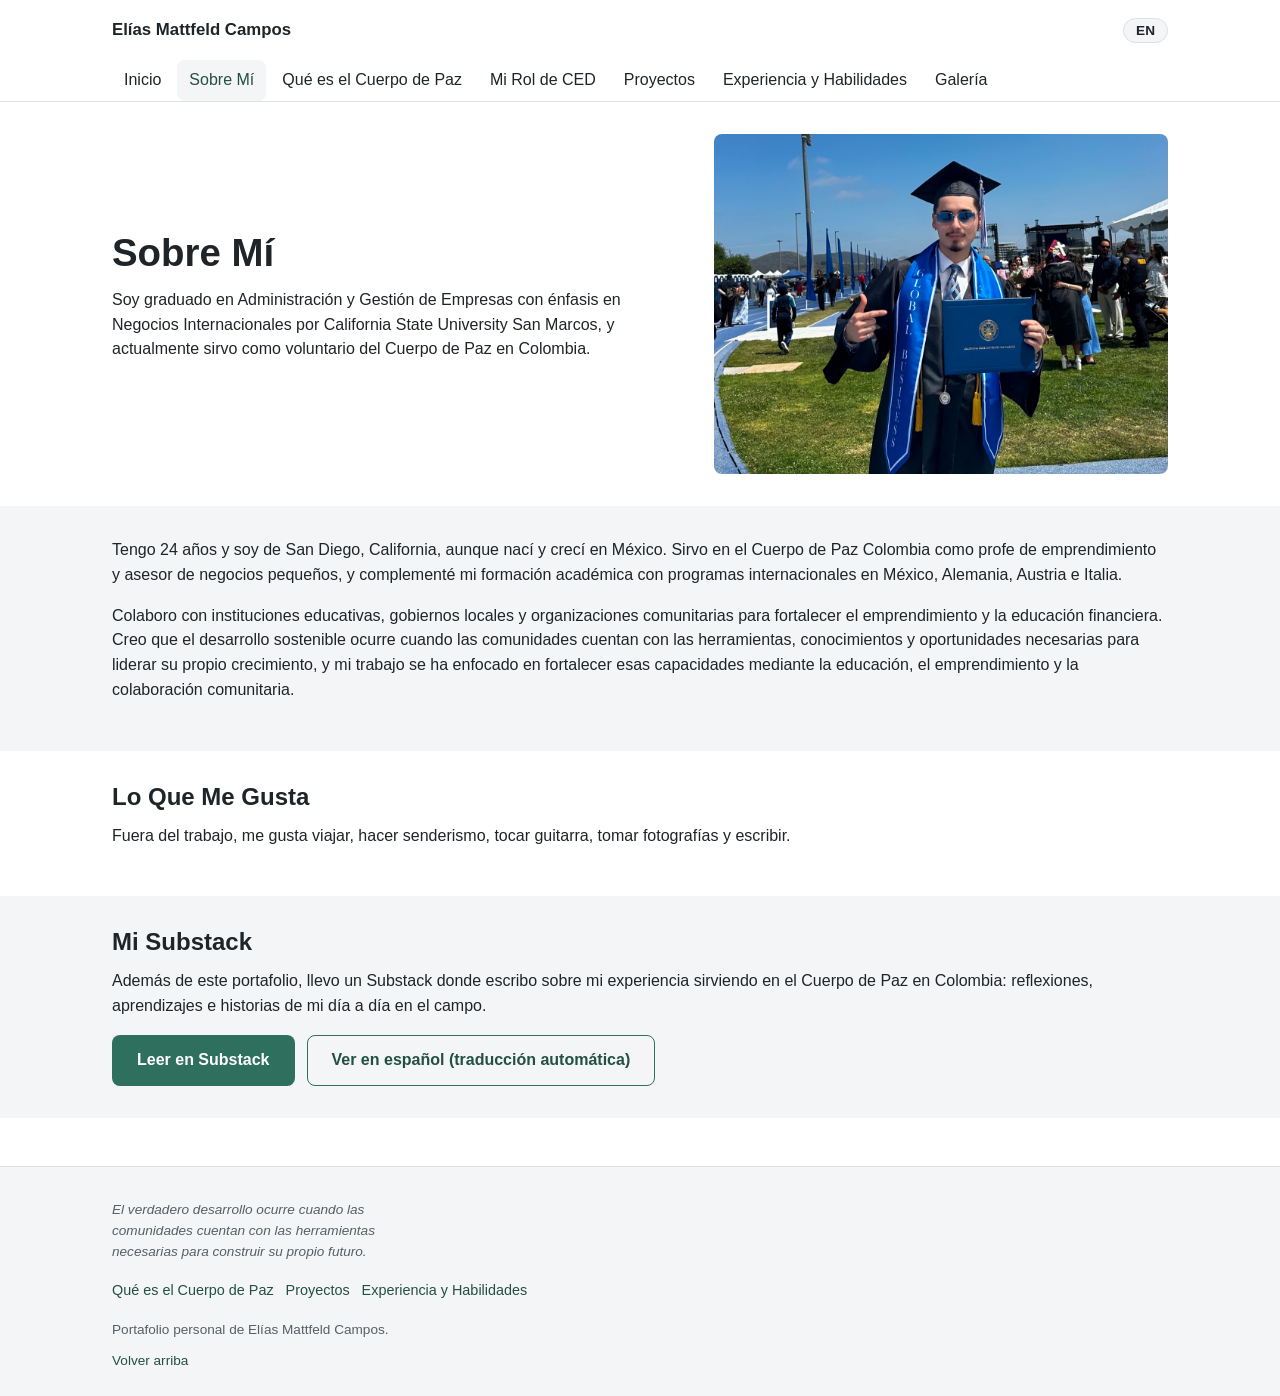
==== about.html @ ee0bc92c "Change Lo Que Me Gusta from a badge list to a short paragraph" ====
<!DOCTYPE html>
<html lang="es">
<head>
<meta charset="UTF-8" />
<meta name="viewport" content="width=device-width, initial-scale=1.0" />
<title data-i18n="meta.about.title">Sobre Mí | Elías Mattfeld Campos</title>
<meta name="description" data-i18n-attr="content:meta.about.description" content="Conoce mi trayectoria educativa, profesional e internacional." />
<meta property="og:title" data-i18n-attr="content:meta.about.title" content="Sobre Mí | Elías Mattfeld Campos" />
<meta property="og:description" data-i18n-attr="content:meta.about.description" content="Conoce mi trayectoria educativa, profesional e internacional." />
<meta property="og:type" content="website" />
<link rel="stylesheet" href="assets/css/styles.css" />
</head>
<body id="top">
<a class="skip-link" href="#main-content">Saltar al contenido principal / Skip to main content</a>

<header class="site-header">
  <div class="container header-inner">
    <a href="index.html" class="site-title">Elías Mattfeld Campos</a>
    <div class="nav-controls">
      <button class="lang-toggle" type="button">EN</button>
      <button class="nav-toggle" type="button" aria-expanded="false" aria-controls="main-nav" aria-label="Abrir menú / Open menu">
        <svg viewBox="0 0 24 24" fill="none" stroke="currentColor" stroke-width="2" aria-hidden="true"><line x1="3" y1="6" x2="21" y2="6"/><line x1="3" y1="12" x2="21" y2="12"/><line x1="3" y1="18" x2="21" y2="18"/></svg>
      </button>
    </div>
  </div>
  <nav class="main-nav" id="main-nav" aria-label="Principal">
    <div class="container">
      <ul>
        <li><a href="index.html" data-i18n="nav.home">Inicio</a></li>
        <li><a href="about.html" data-i18n="nav.about">Sobre Mí</a></li>
        <li><a href="peace-corps.html" data-i18n="nav.peaceCorps">Qué es el Cuerpo de Paz</a></li>
        <li><a href="ced-role.html" data-i18n="nav.cedRole">Mi Rol de CED</a></li>
        <li><a href="projects.html" data-i18n="nav.projects">Proyectos</a></li>
        <li><a href="experience.html" data-i18n="nav.experience">Experiencia y Habilidades</a></li>
        <li><a href="gallery.html" data-i18n="nav.gallery">Galería</a></li>
      </ul>
    </div>
  </nav>
</header>

<main id="main-content">
  <section>
    <div class="container hero-grid">
      <div>
        <h1 data-i18n="about.heading">Sobre Mí</h1>
        <p data-i18n="about.intro">[AÑADIR: introducción personal.]</p>
      </div>
      <img class="hero-photo" src="assets/images/graduation.jpg" data-i18n-attr="alt:about.portraitAlt" alt="Retrato de Elías Mattfeld Campos" loading="lazy" />
    </div>
  </section>

  <section class="section-alt">
    <div class="container">
      <div id="about-bio"></div>
    </div>
  </section>

  <section>
    <div class="container">
      <h2 data-i18n="about.interestsTitle">Lo Que Me Gusta</h2>
      <p id="about-interests"></p>
    </div>
  </section>

  <section class="section-alt">
    <div class="container">
      <h2 data-i18n="about.substackTitle">Mi Substack</h2>
      <p id="about-substack-text"></p>
      <div class="btn-group">
        <a class="btn btn-primary" href="https://elimattcamp.substack.com/" target="_blank" rel="noopener noreferrer" data-i18n="about.substackLinkLabel">Leer en Substack</a>
        <a class="btn btn-secondary" href="https://translate.google.com/translate?sl=en&tl=es&u=https://elimattcamp.substack.com/" target="_blank" rel="noopener noreferrer" data-i18n="about.substackTranslatedLabel">Ver en español (traducción automática)</a>
      </div>
    </div>
  </section>
</main>

<footer class="site-footer">
  <div class="container">
    <p class="footer-tagline" data-i18n="footer.tagline">El verdadero desarrollo ocurre cuando las comunidades cuentan con las herramientas necesarias para construir su propio futuro.</p>
    <ul class="footer-links">
      <li><a href="peace-corps.html" data-i18n="nav.peaceCorps">Qué es el Cuerpo de Paz</a></li>
      <li><a href="projects.html" data-i18n="nav.projects">Proyectos</a></li>
      <li><a href="experience.html" data-i18n="nav.experience">Experiencia y Habilidades</a></li>
    </ul>
    <p data-i18n="footer.rights">Portafolio personal de Elías Mattfeld Campos.</p>
    <a class="back-to-top" href="#top" data-i18n="footer.backToTop">Volver arriba</a>
  </div>
</footer>

<script src="assets/js/i18n.js"></script>
<script src="assets/js/main.js"></script>
<script>
  function renderAbout(dict) {
    const bio = document.getElementById("about-bio");
    if (bio && dict.about.bio) {
      bio.innerHTML = dict.about.bio.map((p) => `<p>${p}</p>`).join("");
    }
    const interests = document.getElementById("about-interests");
    if (interests && dict.about.interestsText) {
      interests.textContent = dict.about.interestsText;
    }
    const substackText = document.getElementById("about-substack-text");
    if (substackText && dict.about.substackText) {
      substackText.textContent = dict.about.substackText;
    }
  }
  document.addEventListener("i18n:rendered", (e) => renderAbout(e.detail.dict));
</script>
</body>
</html>
---- assets/css/styles.css ----
/* =========================================================
   Elías Mattfeld Campos — Portfolio
   Mobile-first stylesheet. Breakpoints: 375 (base), 768, 1280.
   ========================================================= */

:root {
  --color-bg: #ffffff;
  --color-surface: #f4f5f6;
  --color-border: #dde1e4;
  --color-text: #1f2428;
  --color-text-muted: #565f66;
  --color-accent: #2f6f5e;
  --color-accent-dark: #244f43;
  --color-accent-contrast: #ffffff;
  --color-focus: #1d5ea8;

  --font-body: -apple-system, BlinkMacSystemFont, "Segoe UI", Roboto, Helvetica, Arial, sans-serif;
  --font-heading: var(--font-body);

  --space-1: 0.25rem;
  --space-2: 0.5rem;
  --space-3: 0.75rem;
  --space-4: 1rem;
  --space-5: 1.5rem;
  --space-6: 2rem;
  --space-7: 3rem;
  --space-8: 4rem;

  --radius: 8px;
  --max-width: 1120px;
  --header-height: 60px;
}

/* Reset */
*, *::before, *::after { box-sizing: border-box; }
html { -webkit-text-size-adjust: 100%; scroll-behavior: smooth; }
body {
  margin: 0;
  font-family: var(--font-body);
  color: var(--color-text);
  background: var(--color-bg);
  line-height: 1.55;
  font-size: 1rem;
}
img { max-width: 100%; height: auto; display: block; }
h1, h2, h3, h4 { font-family: var(--font-heading); line-height: 1.2; margin: 0 0 var(--space-3); font-weight: 700; }
h1 { font-size: 1.9rem; }
h2 { font-size: 1.5rem; }
h3 { font-size: 1.2rem; }
p { margin: 0 0 var(--space-4); }
a { color: var(--color-accent-dark); }
ul, ol { padding-left: 1.25rem; }
button { font-family: inherit; }

a:focus-visible,
button:focus-visible,
input:focus-visible,
select:focus-visible,
[tabindex]:focus-visible {
  outline: 3px solid var(--color-focus);
  outline-offset: 2px;
}

.container {
  width: 100%;
  max-width: var(--max-width);
  margin: 0 auto;
  padding: 0 var(--space-4);
}

.skip-link {
  position: absolute;
  left: -9999px;
  top: 0;
  background: var(--color-accent-dark);
  color: #fff;
  padding: var(--space-3) var(--space-4);
  z-index: 200;
  border-radius: 0 0 var(--radius) 0;
}
.skip-link:focus {
  left: 0;
}

/* =========================
   Header / Navigation
   ========================= */
.site-header {
  position: sticky;
  top: 0;
  z-index: 100;
  background: var(--color-bg);
  border-bottom: 1px solid var(--color-border);
}
.header-inner {
  display: flex;
  align-items: center;
  justify-content: space-between;
  min-height: var(--header-height);
  gap: var(--space-3);
}
.site-title {
  font-weight: 700;
  font-size: 1.05rem;
  text-decoration: none;
  color: var(--color-text);
}
.site-title:hover { color: var(--color-accent-dark); }

.nav-controls {
  display: flex;
  align-items: center;
  gap: var(--space-2);
}

.lang-toggle {
  border: 1px solid var(--color-border);
  background: var(--color-surface);
  color: var(--color-text);
  border-radius: 999px;
  padding: var(--space-1) var(--space-3);
  font-size: 0.85rem;
  font-weight: 600;
  cursor: pointer;
}
.lang-toggle:hover { background: var(--color-border); }

.nav-toggle {
  display: inline-flex;
  align-items: center;
  justify-content: center;
  width: 44px;
  height: 44px;
  background: none;
  border: 1px solid var(--color-border);
  border-radius: var(--radius);
  cursor: pointer;
}
.nav-toggle svg { width: 22px; height: 22px; }

.main-nav {
  display: none;
  border-top: 1px solid var(--color-border);
}
.main-nav.is-open { display: block; }
.main-nav ul {
  list-style: none;
  margin: 0;
  padding: var(--space-3) 0;
  display: flex;
  flex-direction: column;
}
.main-nav a {
  display: block;
  padding: var(--space-3) var(--space-4);
  text-decoration: none;
  color: var(--color-text);
  font-weight: 500;
  border-radius: var(--radius);
}
.main-nav a:hover,
.main-nav a[aria-current="page"] {
  background: var(--color-surface);
  color: var(--color-accent-dark);
}

@media (min-width: 768px) {
  .nav-toggle { display: none; }
  .main-nav {
    display: block;
    border-top: none;
  }
  .main-nav ul {
    flex-direction: row;
    padding: 0;
    gap: var(--space-1);
  }
  .main-nav a { padding: var(--space-2) var(--space-3); }
  .header-inner { padding: 0; }
}

/* =========================
   Buttons
   ========================= */
.btn {
  display: inline-flex;
  align-items: center;
  justify-content: center;
  gap: var(--space-2);
  padding: var(--space-3) var(--space-5);
  border-radius: var(--radius);
  text-decoration: none;
  font-weight: 600;
  border: 1px solid transparent;
  cursor: pointer;
  font-size: 1rem;
  min-height: 44px;
}
.btn-primary {
  background: var(--color-accent);
  color: var(--color-accent-contrast);
}
.btn-primary:hover { background: var(--color-accent-dark); }
.btn-secondary {
  background: transparent;
  color: var(--color-accent-dark);
  border-color: var(--color-accent);
}
.btn-secondary:hover { background: var(--color-surface); }
.btn-group {
  display: flex;
  flex-wrap: wrap;
  gap: var(--space-3);
}

/* =========================
   Hero
   ========================= */
.hero {
  padding: var(--space-7) 0 var(--space-6);
}
.hero-photo {
  width: 100%;
  border-radius: var(--radius);
  margin-bottom: var(--space-5);
  aspect-ratio: 4 / 3;
  object-fit: cover;
  background: var(--color-surface);
}
.hero-eyebrow {
  text-transform: uppercase;
  letter-spacing: 0.06em;
  font-size: 0.8rem;
  color: var(--color-accent-dark);
  font-weight: 700;
  margin-bottom: var(--space-2);
}
.hero-headline {
  font-size: 1.35rem;
  color: var(--color-text-muted);
  font-weight: 500;
  margin-bottom: var(--space-4);
}

@media (min-width: 768px) {
  .hero-grid {
    display: grid;
    grid-template-columns: 1.1fr 0.9fr;
    gap: var(--space-7);
    align-items: center;
  }
  .hero-photo { margin-bottom: 0; }
  h1 { font-size: 2.4rem; }
}

/* =========================
   Sections
   ========================= */
section {
  padding: var(--space-6) 0;
}
.section-alt {
  background: var(--color-surface);
}
.section-header {
  margin-bottom: var(--space-5);
}
.section-header p {
  color: var(--color-text-muted);
  margin-bottom: 0;
}

/* Card grids */
.card-grid {
  display: grid;
  grid-template-columns: 1fr;
  gap: var(--space-5);
}
@media (min-width: 600px) {
  .card-grid.cols-2 { grid-template-columns: repeat(2, 1fr); }
}
@media (min-width: 900px) {
  .card-grid.cols-3 { grid-template-columns: repeat(3, 1fr); }
  .card-grid.cols-4 { grid-template-columns: repeat(4, 1fr); }
}

.card {
  background: var(--color-bg);
  border: 1px solid var(--color-border);
  border-radius: var(--radius);
  overflow: hidden;
  display: flex;
  flex-direction: column;
}
.card-image {
  width: 100%;
  aspect-ratio: 16 / 10;
  object-fit: cover;
  background: var(--color-surface);
}
.card-body {
  padding: var(--space-4);
  display: flex;
  flex-direction: column;
  gap: var(--space-2);
  flex: 1;
}
.card-body h3 { margin-bottom: 0; }
.card-meta {
  display: flex;
  flex-wrap: wrap;
  gap: var(--space-2);
  font-size: 0.82rem;
  color: var(--color-text-muted);
}
.card-body p { margin-bottom: var(--space-2); flex: 1; }
.card-body .card-meta { flex: none; }

.badge {
  display: inline-block;
  background: var(--color-surface);
  border: 1px solid var(--color-border);
  color: var(--color-text-muted);
  font-size: 0.75rem;
  font-weight: 600;
  padding: 2px 10px;
  border-radius: 999px;
}
.badge-accent {
  background: var(--color-accent);
  color: var(--color-accent-contrast);
  border-color: var(--color-accent);
}

/* What I Do / icon grid */
.icon-card {
  padding: var(--space-4);
  border: 1px solid var(--color-border);
  border-radius: var(--radius);
  background: var(--color-bg);
}
.icon-card h3 { font-size: 1.05rem; }
.icon-card p { margin-bottom: 0; color: var(--color-text-muted); font-size: 0.95rem; }

/* Stats */
.stats-grid {
  display: grid;
  grid-template-columns: repeat(2, 1fr);
  gap: var(--space-4);
}
@media (min-width: 768px) {
  .stats-grid { grid-template-columns: repeat(4, 1fr); }
}
.stat {
  text-align: center;
  padding: var(--space-4);
  border: 1px dashed var(--color-border);
  border-radius: var(--radius);
}
.stat-value {
  display: block;
  font-size: 1.1rem;
  font-weight: 700;
  color: var(--color-accent-dark);
  margin-bottom: var(--space-1);
}
.stat-label {
  font-size: 0.85rem;
  color: var(--color-text-muted);
}
.stats-note {
  font-size: 0.85rem;
  color: var(--color-text-muted);
  margin-top: var(--space-3);
  font-style: italic;
}

/* =========================
   Steps / process cards (Peace Corps practice)
   ========================= */
.step-list {
  display: grid;
  gap: var(--space-4);
  list-style: none;
  padding: 0;
  margin: 0;
  counter-reset: step;
}
.step-item {
  display: grid;
  grid-template-columns: 40px 1fr;
  gap: var(--space-3);
  padding: var(--space-4);
  border: 1px solid var(--color-border);
  border-radius: var(--radius);
  background: var(--color-bg);
}
.step-number {
  counter-increment: step;
  width: 40px;
  height: 40px;
  border-radius: 50%;
  background: var(--color-accent);
  color: #fff;
  display: flex;
  align-items: center;
  justify-content: center;
  font-weight: 700;
}
.step-number::before { content: counter(step); }

/* =========================
   Timeline
   ========================= */
.timeline {
  list-style: none;
  margin: 0;
  padding: 0;
  border-left: 2px solid var(--color-border);
}
.timeline li {
  position: relative;
  padding: 0 0 var(--space-5) var(--space-5);
}
.timeline li::before {
  content: "";
  position: absolute;
  left: -7px;
  top: 4px;
  width: 12px;
  height: 12px;
  border-radius: 50%;
  background: var(--color-accent);
}
.timeline-date {
  font-size: 0.82rem;
  font-weight: 700;
  color: var(--color-accent-dark);
  text-transform: uppercase;
  letter-spacing: 0.04em;
}

/* =========================
   Disclaimer
   ========================= */
.disclaimer {
  background: var(--color-surface);
  border: 1px solid var(--color-border);
  border-left: 4px solid var(--color-accent);
  padding: var(--space-4);
  border-radius: var(--radius);
  font-size: 0.92rem;
  color: var(--color-text-muted);
}

/* =========================
   Footer
   ========================= */
.site-footer {
  border-top: 1px solid var(--color-border);
  background: var(--color-surface);
  padding: var(--space-6) 0 var(--space-5);
  margin-top: var(--space-7);
}
.site-footer p {
  font-size: 0.85rem;
  color: var(--color-text-muted);
  margin-bottom: var(--space-2);
}
.footer-tagline {
  font-size: 1.05rem;
  font-style: italic;
  color: var(--color-text);
  max-width: 42ch;
  margin-bottom: var(--space-5);
}
.footer-links {
  display: flex;
  flex-wrap: wrap;
  gap: var(--space-3);
  margin-bottom: var(--space-4);
  padding: 0;
  list-style: none;
}
.footer-links a { text-decoration: none; font-size: 0.9rem; }
.back-to-top {
  display: inline-block;
  font-size: 0.85rem;
  text-decoration: none;
}

/* =========================
   Forms / Filters (projects, gallery)
   ========================= */
.filter-bar {
  display: flex;
  flex-direction: column;
  gap: var(--space-3);
  margin-bottom: var(--space-5);
  padding: var(--space-4);
  background: var(--color-surface);
  border-radius: var(--radius);
  border: 1px solid var(--color-border);
}
.filter-field {
  display: flex;
  flex-direction: column;
  gap: var(--space-1);
}
.filter-field label {
  font-size: 0.82rem;
  font-weight: 600;
  color: var(--color-text-muted);
}
.filter-field input,
.filter-field select {
  padding: var(--space-2) var(--space-3);
  border: 1px solid var(--color-border);
  border-radius: var(--radius);
  font-size: 1rem;
  background: var(--color-bg);
  color: var(--color-text);
  min-height: 44px;
}
.filter-row {
  display: grid;
  grid-template-columns: 1fr;
  gap: var(--space-3);
}
@media (min-width: 700px) {
  .filter-row { grid-template-columns: repeat(3, 1fr); }
}
.filter-actions {
  display: flex;
  justify-content: flex-end;
}
.link-button {
  background: none;
  border: none;
  color: var(--color-accent-dark);
  text-decoration: underline;
  cursor: pointer;
  font-size: 0.9rem;
  padding: var(--space-2);
}

.empty-state {
  text-align: center;
  padding: var(--space-6);
  color: var(--color-text-muted);
}

/* =========================
   Project detail page
   ========================= */
.project-hero-image {
  width: 100%;
  border-radius: var(--radius);
  aspect-ratio: 16 / 9;
  object-fit: cover;
  background: var(--color-surface);
  margin-bottom: var(--space-5);
}
.project-meta-list {
  display: grid;
  grid-template-columns: 1fr;
  gap: var(--space-3);
  list-style: none;
  padding: 0;
  margin: 0 0 var(--space-5);
}
@media (min-width: 600px) {
  .project-meta-list { grid-template-columns: repeat(2, 1fr); }
}
.project-meta-list dt {
  font-size: 0.78rem;
  text-transform: uppercase;
  letter-spacing: 0.04em;
  color: var(--color-text-muted);
  font-weight: 700;
}
.project-meta-list dd {
  margin: 0;
  font-size: 0.95rem;
}
.project-section {
  padding: var(--space-5) 0;
  border-top: 1px solid var(--color-border);
}
.project-section:first-of-type { border-top: none; }

.doc-list {
  list-style: none;
  padding: 0;
  margin: 0;
  display: flex;
  flex-direction: column;
  gap: var(--space-2);
}
.doc-list a {
  display: flex;
  align-items: center;
  gap: var(--space-2);
  padding: var(--space-3);
  border: 1px solid var(--color-border);
  border-radius: var(--radius);
  text-decoration: none;
  color: var(--color-text);
}
.doc-list a:hover { background: var(--color-surface); }

/* =========================
   Skills
   ========================= */
.skill-group { margin-bottom: var(--space-5); }
.skill-badges {
  display: flex;
  flex-wrap: wrap;
  gap: var(--space-2);
}
.skill-badge {
  background: var(--color-surface);
  border: 1px solid var(--color-border);
  border-radius: 999px;
  padding: var(--space-1) var(--space-3);
  font-size: 0.85rem;
}

/* =========================
   Gallery
   ========================= */
.gallery-grid {
  display: grid;
  grid-template-columns: repeat(2, 1fr);
  gap: var(--space-3);
}
@media (min-width: 600px) {
  .gallery-grid { grid-template-columns: repeat(3, 1fr); }
}
@media (min-width: 900px) {
  .gallery-grid { grid-template-columns: repeat(4, 1fr); }
}
.gallery-item {
  border: none;
  padding: 0;
  background: none;
  cursor: pointer;
  border-radius: var(--radius);
  overflow: hidden;
  aspect-ratio: 1 / 1;
  position: relative;
}
.gallery-item img {
  width: 100%;
  height: 100%;
  object-fit: cover;
}
.gallery-item figcaption { display: none; }

.lightbox {
  position: fixed;
  inset: 0;
  background: rgba(20, 22, 24, 0.92);
  display: none;
  align-items: center;
  justify-content: center;
  z-index: 300;
  padding: var(--space-4);
}
.lightbox.is-open { display: flex; }
.lightbox-content {
  max-width: 900px;
  width: 100%;
  color: #fff;
}
.lightbox-content img {
  width: 100%;
  max-height: 70vh;
  object-fit: contain;
  border-radius: var(--radius);
  background: #000;
}
.lightbox-caption {
  margin-top: var(--space-3);
  font-size: 0.9rem;
  color: #e6e8ea;
}
.lightbox-controls {
  display: flex;
  justify-content: space-between;
  align-items: center;
  margin-top: var(--space-3);
}
.lightbox-controls button {
  background: rgba(255,255,255,0.12);
  border: 1px solid rgba(255,255,255,0.3);
  color: #fff;
  border-radius: var(--radius);
  padding: var(--space-2) var(--space-4);
  cursor: pointer;
  min-height: 44px;
}
.lightbox-controls button:hover { background: rgba(255,255,255,0.22); }

/* =========================
   Utility
   ========================= */
.text-muted { color: var(--color-text-muted); }
.mt-0 { margin-top: 0; }
.visually-hidden {
  position: absolute;
  width: 1px; height: 1px;
  padding: 0; margin: -1px;
  overflow: hidden;
  clip: rect(0,0,0,0);
  white-space: nowrap;
  border: 0;
}

@media (min-width: 1280px) {
  .container { padding: 0 var(--space-6); }
}

@media (prefers-color-scheme: dark) {
  :root {
    --color-bg: #16191b;
    --color-surface: #1f2427;
    --color-border: #33393d;
    --color-text: #eceff1;
    --color-text-muted: #a6adb2;
    --color-accent: #4fa78c;
    --color-accent-dark: #74c2a8;
    --color-accent-contrast: #0d1210;
    --color-focus: #6fb2f0;
  }
  .lightbox { background: rgba(0,0,0,0.96); }
}
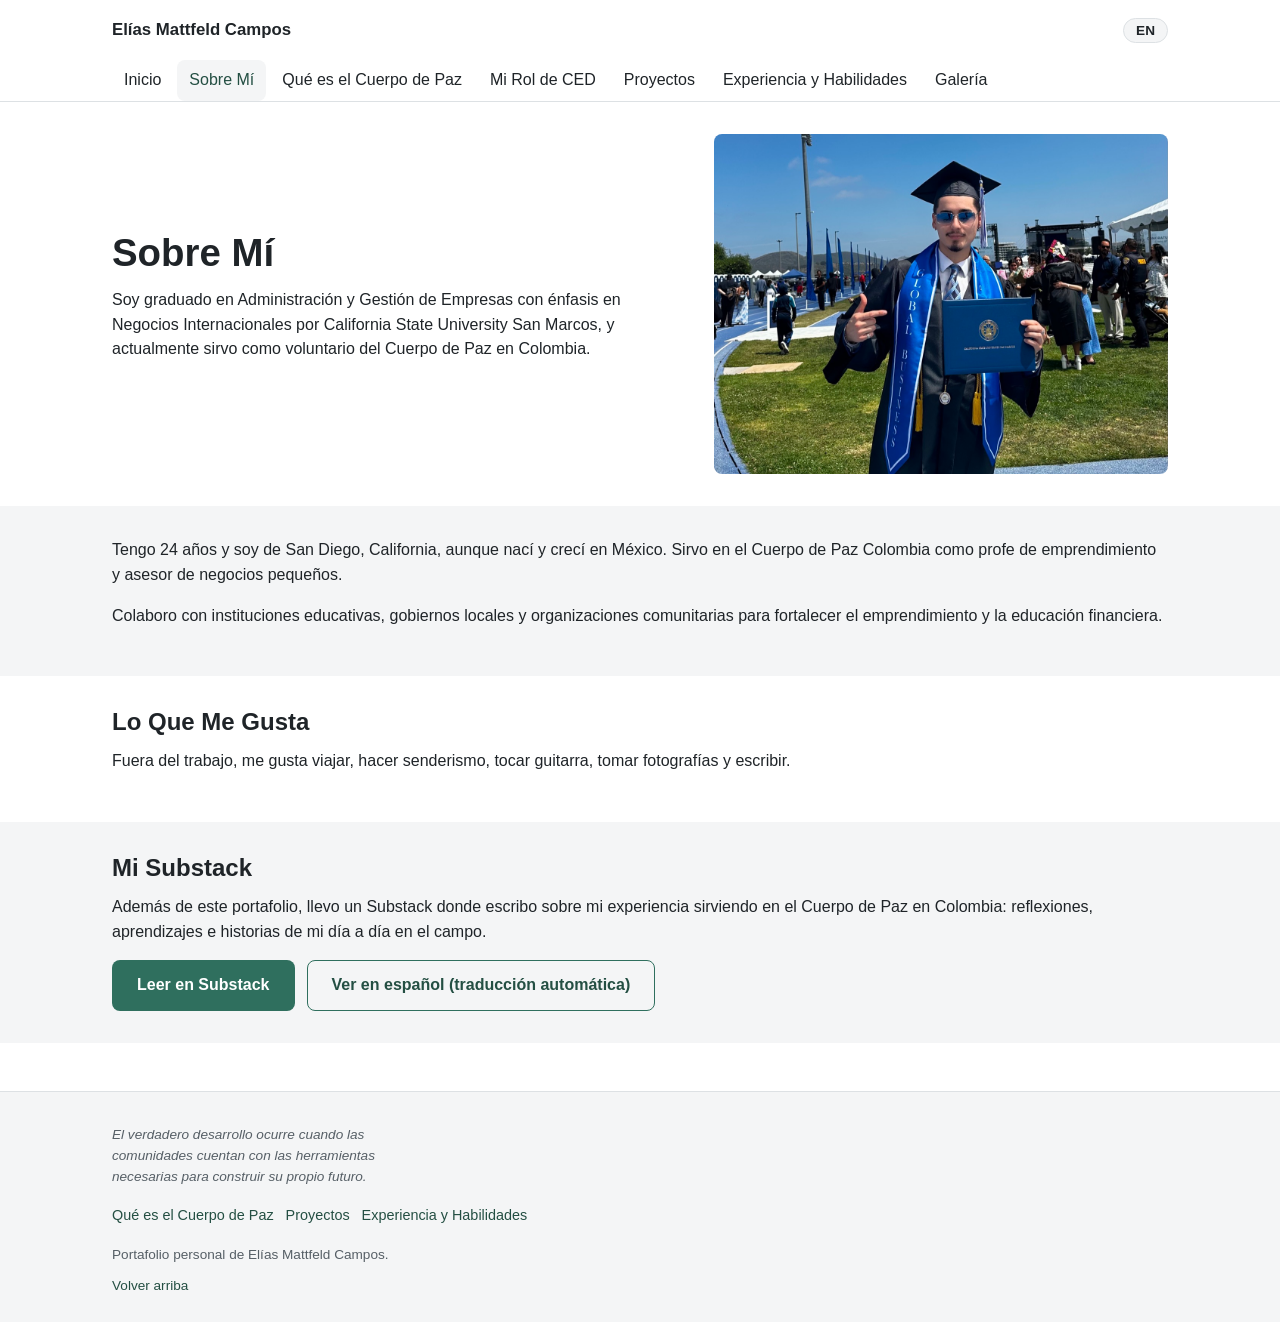
==== commit ed2b58ad: "Fill in remaining AÑADIR placeholders so the site reads as finished - Add Peace Corps sector/rural-s" ====
--- a/about.html
+++ b/about.html
@@ -43,7 +43,7 @@
     <div class="container hero-grid">
       <div>
         <h1 data-i18n="about.heading">Sobre Mí</h1>
-        <p data-i18n="about.intro">[AÑADIR: introducción personal.]</p>
+        <p data-i18n="about.intro">Soy graduado en Administración y Gestión de Empresas con énfasis en Negocios Internacionales por California State University San Marcos, y actualmente sirvo como voluntario del Cuerpo de Paz en Colombia.</p>
       </div>
       <img class="hero-photo" src="assets/images/graduation.jpg" data-i18n-attr="alt:about.portraitAlt" alt="Retrato de Elías Mattfeld Campos" loading="lazy" />
     </div>
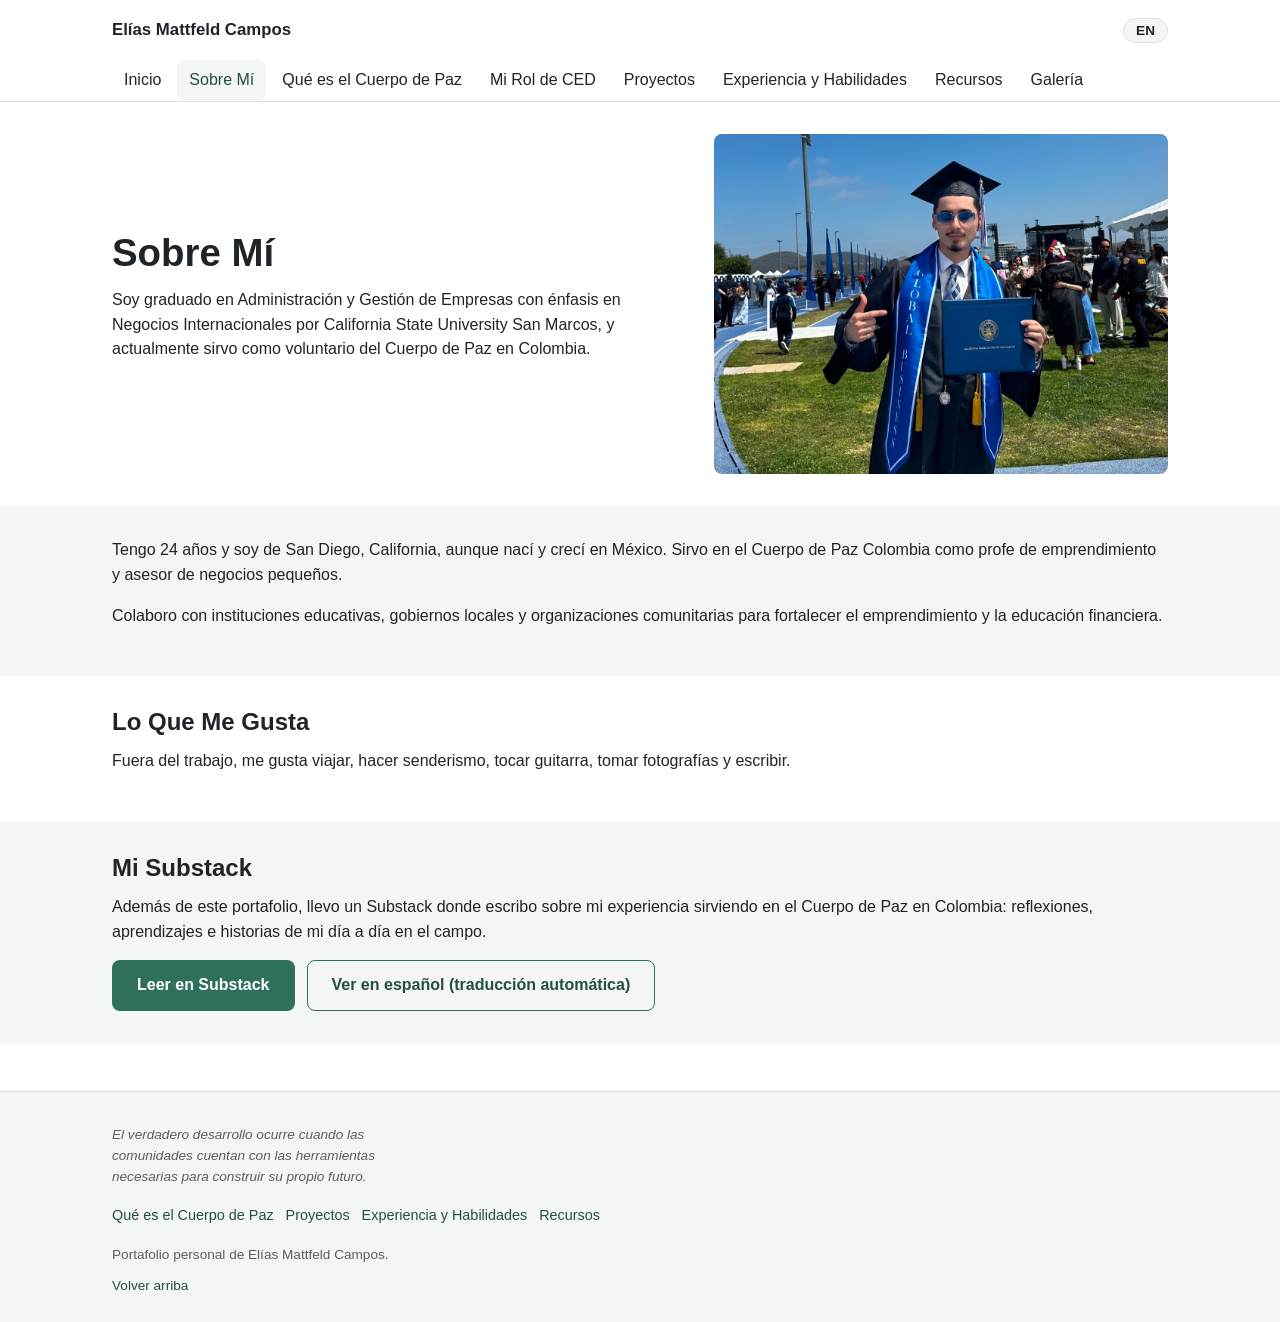
==== commit 114fd321: "Add community Resources page (Recursos) New page for the community accessing the site via the busine" ====
--- a/about.html
+++ b/about.html
@@ -32,6 +32,7 @@
         <li><a href="ced-role.html" data-i18n="nav.cedRole">Mi Rol de CED</a></li>
         <li><a href="projects.html" data-i18n="nav.projects">Proyectos</a></li>
         <li><a href="experience.html" data-i18n="nav.experience">Experiencia y Habilidades</a></li>
+        <li><a href="resources.html" data-i18n="nav.resources">Recursos</a></li>
         <li><a href="gallery.html" data-i18n="nav.gallery">Galería</a></li>
       </ul>
     </div>
@@ -81,6 +82,7 @@
       <li><a href="peace-corps.html" data-i18n="nav.peaceCorps">Qué es el Cuerpo de Paz</a></li>
       <li><a href="projects.html" data-i18n="nav.projects">Proyectos</a></li>
       <li><a href="experience.html" data-i18n="nav.experience">Experiencia y Habilidades</a></li>
+      <li><a href="resources.html" data-i18n="nav.resources">Recursos</a></li>
     </ul>
     <p data-i18n="footer.rights">Portafolio personal de Elías Mattfeld Campos.</p>
     <a class="back-to-top" href="#top" data-i18n="footer.backToTop">Volver arriba</a>
--- a/assets/css/styles.css
+++ b/assets/css/styles.css
@@ -657,6 +657,17 @@
 }
 .gallery-item figcaption { display: none; }
 
+/* =========================
+   Resource links
+   ========================= */
+.resource-links {
+  display: flex;
+  flex-direction: column;
+  gap: var(--space-3);
+  margin-top: var(--space-2);
+}
+.resource-links li { list-style: none; }
+
 .lightbox {
   position: fixed;
   inset: 0;
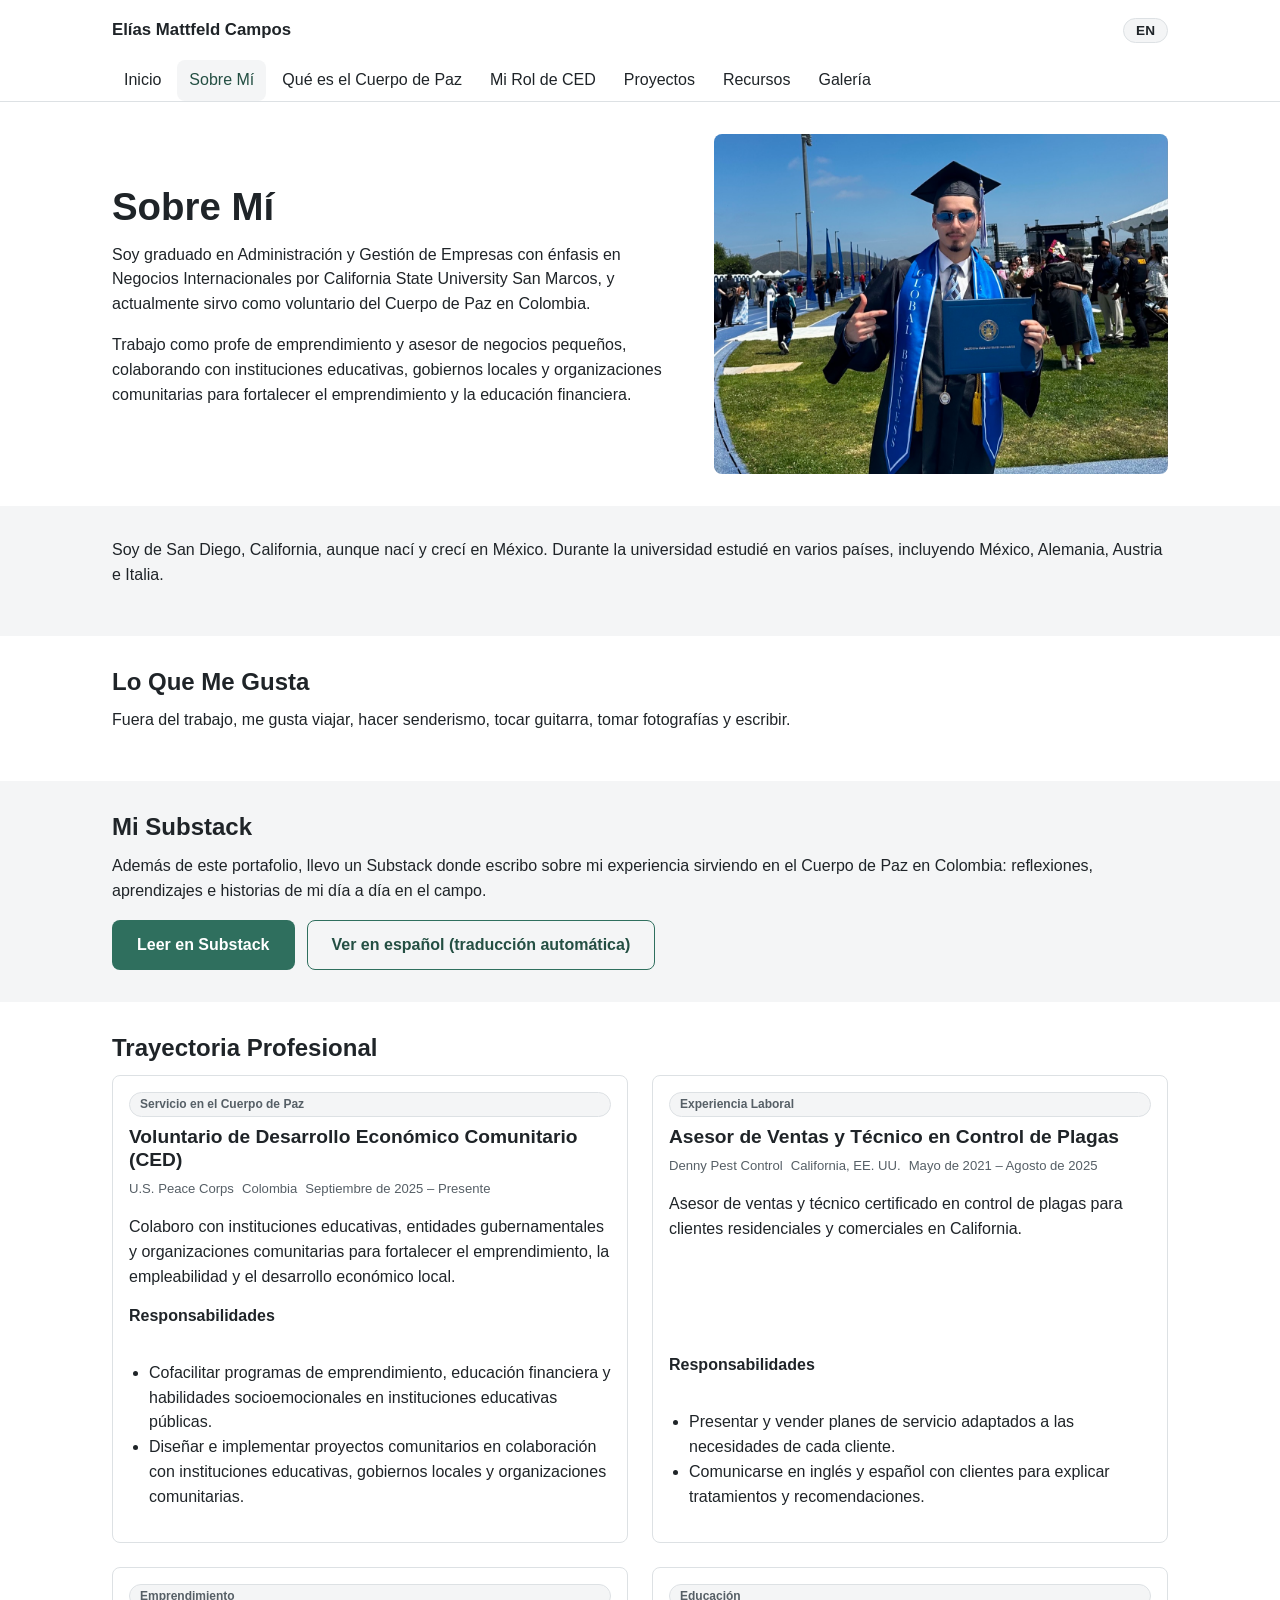
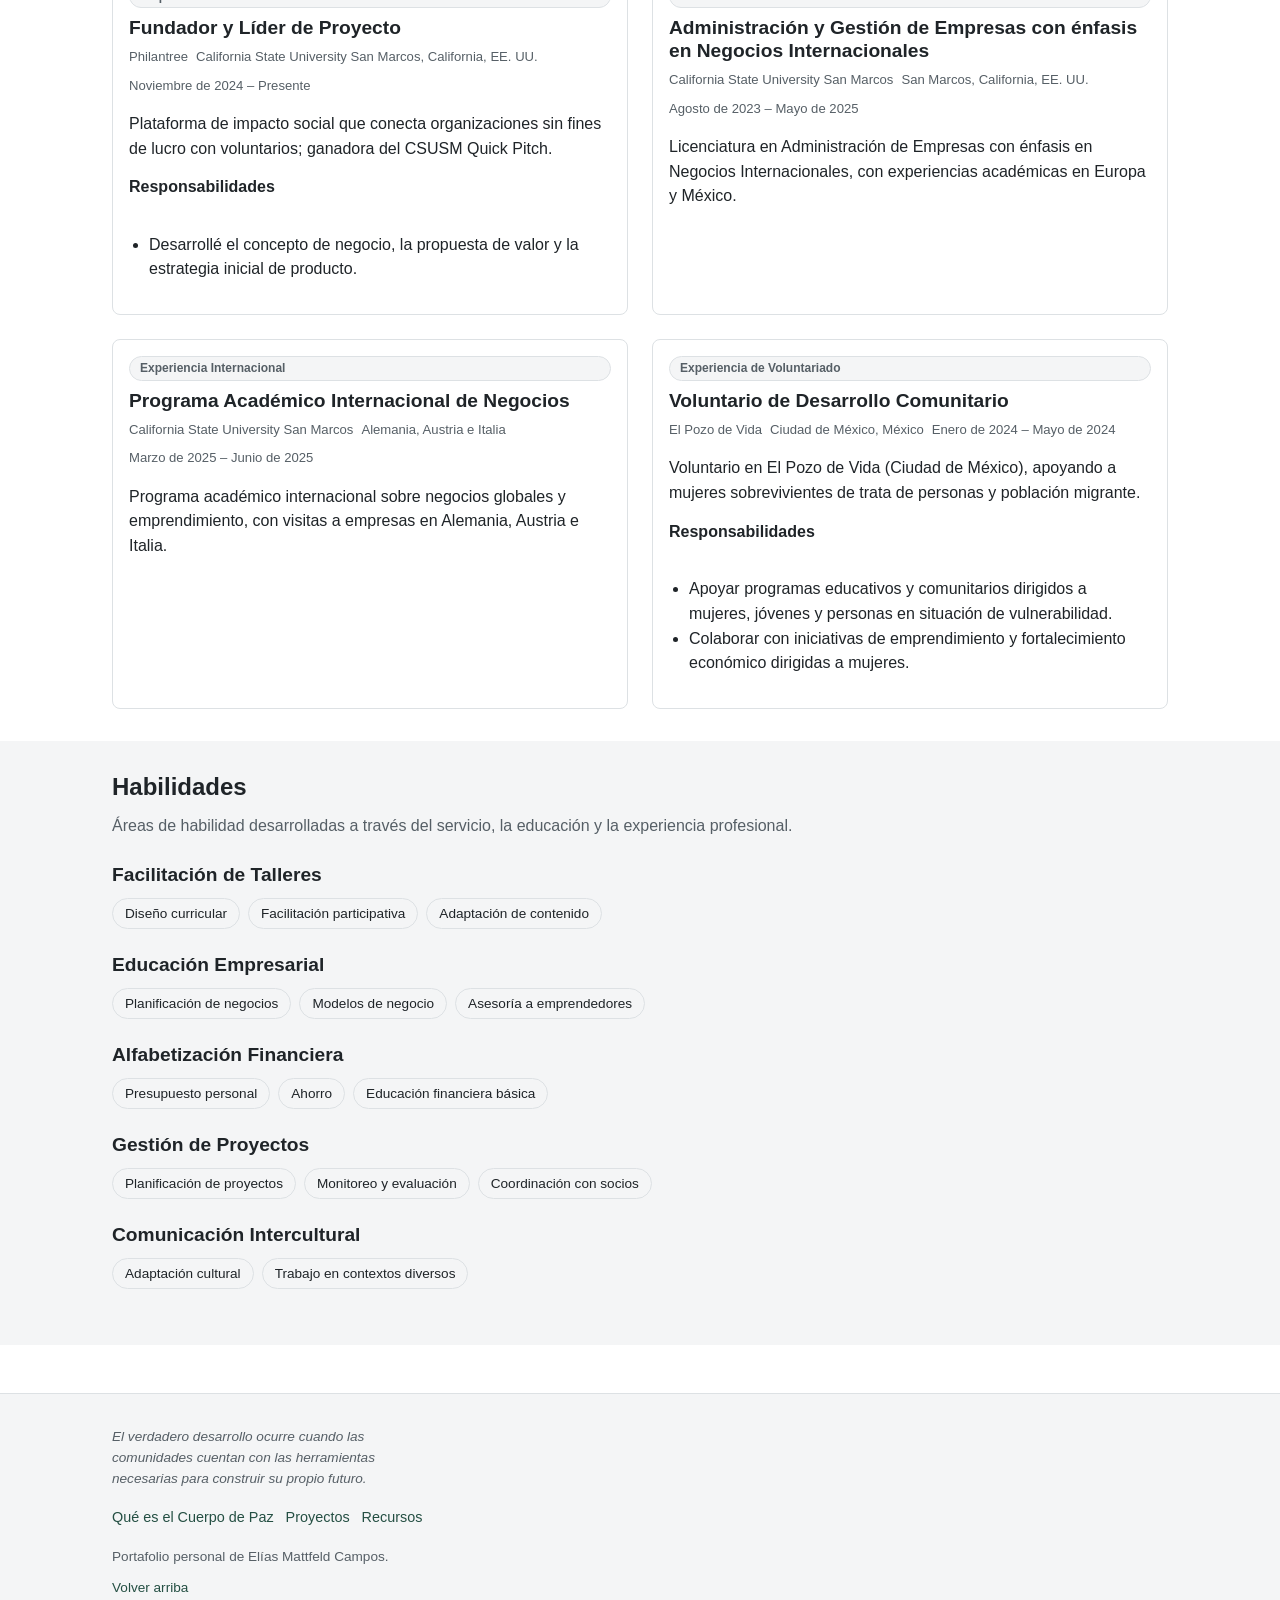
==== commit cf902da5: "Merge Experiencia y Habilidades into the Sobre Mí page - Fold the professional timeline and skills s" ====
--- a/about.html
+++ b/about.html
@@ -31,7 +31,6 @@
         <li><a href="peace-corps.html" data-i18n="nav.peaceCorps">Qué es el Cuerpo de Paz</a></li>
         <li><a href="ced-role.html" data-i18n="nav.cedRole">Mi Rol de CED</a></li>
         <li><a href="projects.html" data-i18n="nav.projects">Proyectos</a></li>
-        <li><a href="experience.html" data-i18n="nav.experience">Experiencia y Habilidades</a></li>
         <li><a href="resources.html" data-i18n="nav.resources">Recursos</a></li>
         <li><a href="gallery.html" data-i18n="nav.gallery">Galería</a></li>
       </ul>
@@ -45,6 +44,7 @@
       <div>
         <h1 data-i18n="about.heading">Sobre Mí</h1>
         <p data-i18n="about.intro">Soy graduado en Administración y Gestión de Empresas con énfasis en Negocios Internacionales por California State University San Marcos, y actualmente sirvo como voluntario del Cuerpo de Paz en Colombia.</p>
+        <p data-i18n="about.roleIntro">Trabajo como profe de emprendimiento y asesor de negocios pequeños, colaborando con instituciones educativas, gobiernos locales y organizaciones comunitarias para fortalecer el emprendimiento y la educación financiera.</p>
       </div>
       <img class="hero-photo" src="assets/images/graduation.jpg" data-i18n-attr="alt:about.portraitAlt" alt="Retrato de Elías Mattfeld Campos" loading="lazy" />
     </div>
@@ -73,6 +73,23 @@
       </div>
     </div>
   </section>
+
+  <section>
+    <div class="container">
+      <h2 data-i18n="experience.timelineTitle">Trayectoria Profesional</h2>
+      <div id="experience-list" class="card-grid cols-2"></div>
+    </div>
+  </section>
+
+  <section class="section-alt">
+    <div class="container">
+      <div class="section-header">
+        <h2 data-i18n="experience.skillsHeading">Habilidades</h2>
+        <p data-i18n="experience.skillsIntro">Áreas de habilidad desarrolladas a través del servicio, la educación y la experiencia profesional.</p>
+      </div>
+      <div id="skill-groups"></div>
+    </div>
+  </section>
 </main>
 
 <footer class="site-footer">
@@ -81,7 +98,6 @@
     <ul class="footer-links">
       <li><a href="peace-corps.html" data-i18n="nav.peaceCorps">Qué es el Cuerpo de Paz</a></li>
       <li><a href="projects.html" data-i18n="nav.projects">Proyectos</a></li>
-      <li><a href="experience.html" data-i18n="nav.experience">Experiencia y Habilidades</a></li>
       <li><a href="resources.html" data-i18n="nav.resources">Recursos</a></li>
     </ul>
     <p data-i18n="footer.rights">Portafolio personal de Elías Mattfeld Campos.</p>
@@ -92,6 +108,16 @@
 <script src="assets/js/i18n.js"></script>
 <script src="assets/js/main.js"></script>
 <script>
+  function localize(field, lang) {
+    if (field && typeof field === "object") return field[lang] || field.es || field.en || "";
+    return field || "";
+  }
+  function escapeHtml(str) {
+    const div = document.createElement("div");
+    div.textContent = str || "";
+    return div.innerHTML;
+  }
+
   function renderAbout(dict) {
     const bio = document.getElementById("about-bio");
     if (bio && dict.about.bio) {
@@ -106,7 +132,60 @@
       substackText.textContent = dict.about.substackText;
     }
   }
-  document.addEventListener("i18n:rendered", (e) => renderAbout(e.detail.dict));
+
+  let experienceData = null;
+  async function loadExperience() {
+    if (experienceData) return experienceData;
+    const res = await fetch("data/experience.json", { cache: "no-cache" });
+    experienceData = await res.json();
+    return experienceData;
+  }
+
+  async function renderExperience(dict) {
+    const lang = window.i18n.getLang();
+    const entries = await loadExperience();
+    const list = document.getElementById("experience-list");
+    if (list) {
+      list.innerHTML = entries
+        .map((e) => {
+          const responsibilities = (e.responsibilities || []).map((r) => `<li>${escapeHtml(localize(r, lang))}</li>`).join("");
+          return `
+            <article class="card">
+              <div class="card-body">
+                <span class="badge">${escapeHtml(localize(e.type, lang))}</span>
+                <h3>${escapeHtml(localize(e.role, lang))}</h3>
+                <p class="card-meta"><span>${escapeHtml(e.organization)}</span><span>${escapeHtml(e.location)}</span><span>${escapeHtml(e.dates)}</span></p>
+                <p>${escapeHtml(localize(e.summary, lang))}</p>
+                ${responsibilities ? `<h4>${dict.experience.responsibilitiesTitle}</h4><ul>${responsibilities}</ul>` : ""}
+              </div>
+            </article>
+          `;
+        })
+        .join("");
+    }
+  }
+
+  function renderSkills(dict) {
+    const container = document.getElementById("skill-groups");
+    if (container && dict.experience.skillGroups) {
+      container.innerHTML = dict.experience.skillGroups
+        .map(
+          (g) => `
+          <div class="skill-group">
+            <h3>${g.title}</h3>
+            <div class="skill-badges">${g.skills.map((s) => `<span class="skill-badge">${s}</span>`).join("")}</div>
+          </div>
+        `
+        )
+        .join("");
+    }
+  }
+
+  document.addEventListener("i18n:rendered", (e) => {
+    renderAbout(e.detail.dict);
+    renderExperience(e.detail.dict);
+    renderSkills(e.detail.dict);
+  });
 </script>
 </body>
 </html>
--- a/assets/css/styles.css
+++ b/assets/css/styles.css
@@ -668,6 +668,32 @@
 }
 .resource-links li { list-style: none; }
 
+/* =========================
+   Weekly schedule
+   ========================= */
+.schedule-box {
+  display: flex;
+  flex-direction: column;
+}
+.schedule-row {
+  display: flex;
+  flex-direction: column;
+  gap: var(--space-2);
+  padding: var(--space-4) 0;
+  border-bottom: 1px solid var(--color-border);
+}
+.schedule-row:last-child { border-bottom: none; padding-bottom: 0; }
+.schedule-row:first-child { padding-top: 0; }
+.schedule-row h3 { margin-bottom: 0; }
+@media (min-width: 600px) {
+  .schedule-row {
+    flex-direction: row;
+    align-items: baseline;
+    gap: var(--space-5);
+  }
+  .schedule-row .badge { flex: 0 0 auto; min-width: 8rem; text-align: center; }
+}
+
 .lightbox {
   position: fixed;
   inset: 0;
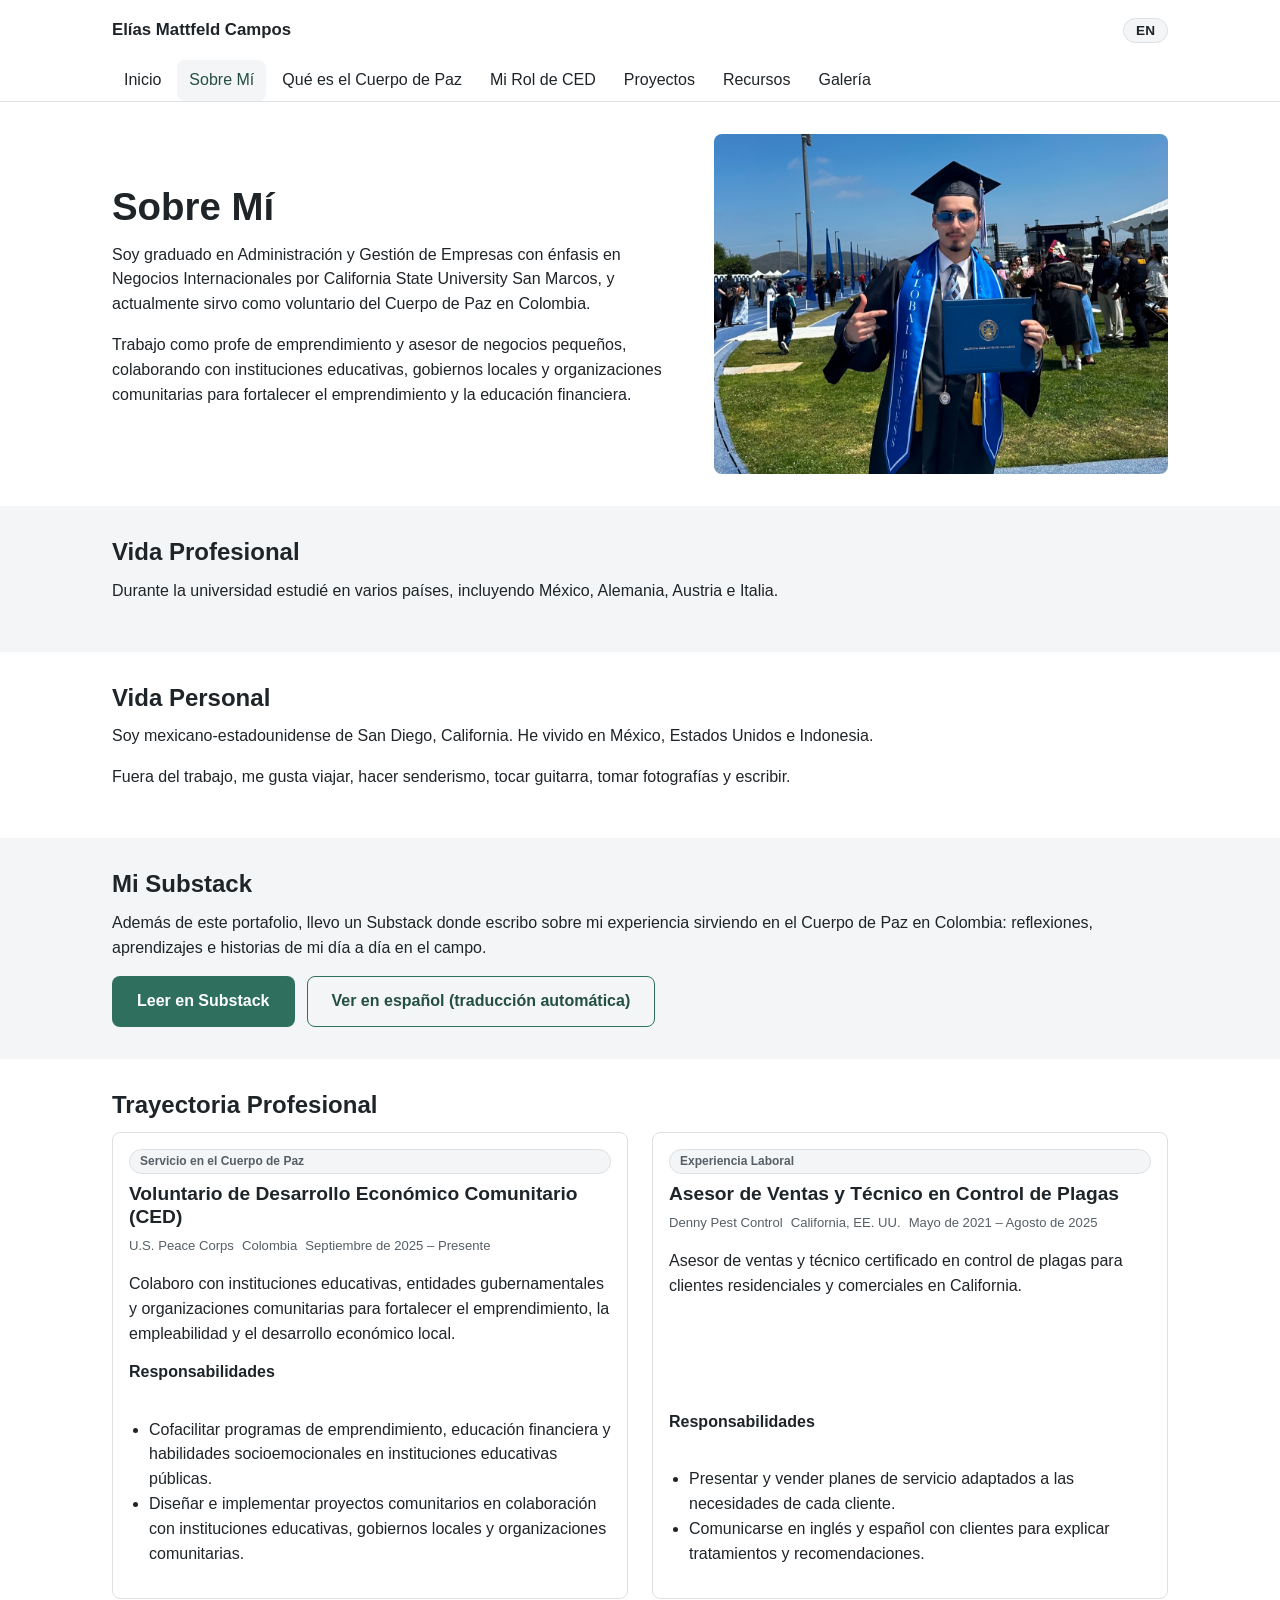
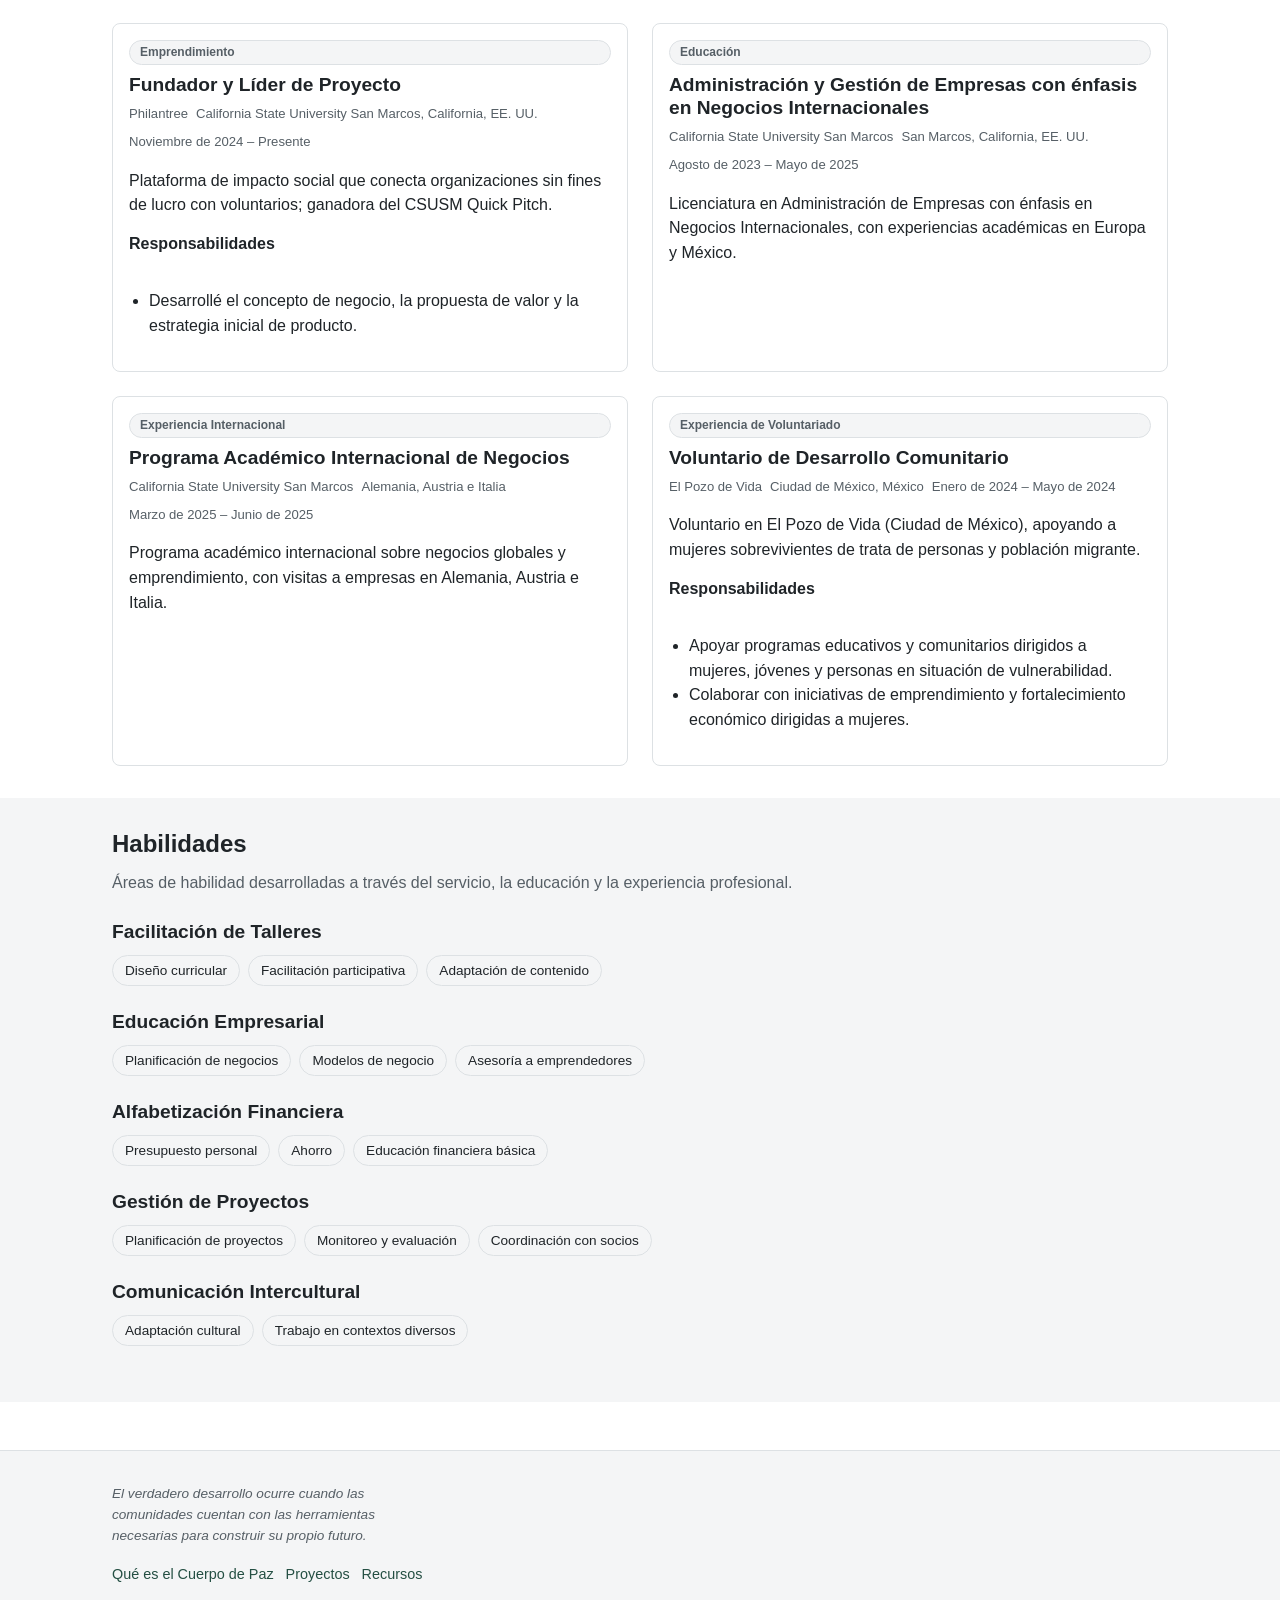
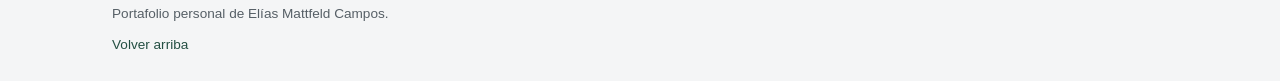
==== commit 83da0b8e: "Split About page bio into Vida Profesional and Vida Personal sections - "Vida Profesional": universi" ====
--- a/about.html
+++ b/about.html
@@ -52,14 +52,15 @@
 
   <section class="section-alt">
     <div class="container">
+      <h2 data-i18n="about.professionalLifeTitle">Vida Profesional</h2>
       <div id="about-bio"></div>
     </div>
   </section>
 
   <section>
     <div class="container">
-      <h2 data-i18n="about.interestsTitle">Lo Que Me Gusta</h2>
-      <p id="about-interests"></p>
+      <h2 data-i18n="about.personalLifeTitle">Vida Personal</h2>
+      <div id="about-personal-life"></div>
     </div>
   </section>
 
@@ -123,9 +124,9 @@
     if (bio && dict.about.bio) {
       bio.innerHTML = dict.about.bio.map((p) => `<p>${p}</p>`).join("");
     }
-    const interests = document.getElementById("about-interests");
-    if (interests && dict.about.interestsText) {
-      interests.textContent = dict.about.interestsText;
+    const personalLife = document.getElementById("about-personal-life");
+    if (personalLife && dict.about.personalLife) {
+      personalLife.innerHTML = dict.about.personalLife.map((p) => `<p>${p}</p>`).join("");
     }
     const substackText = document.getElementById("about-substack-text");
     if (substackText && dict.about.substackText) {
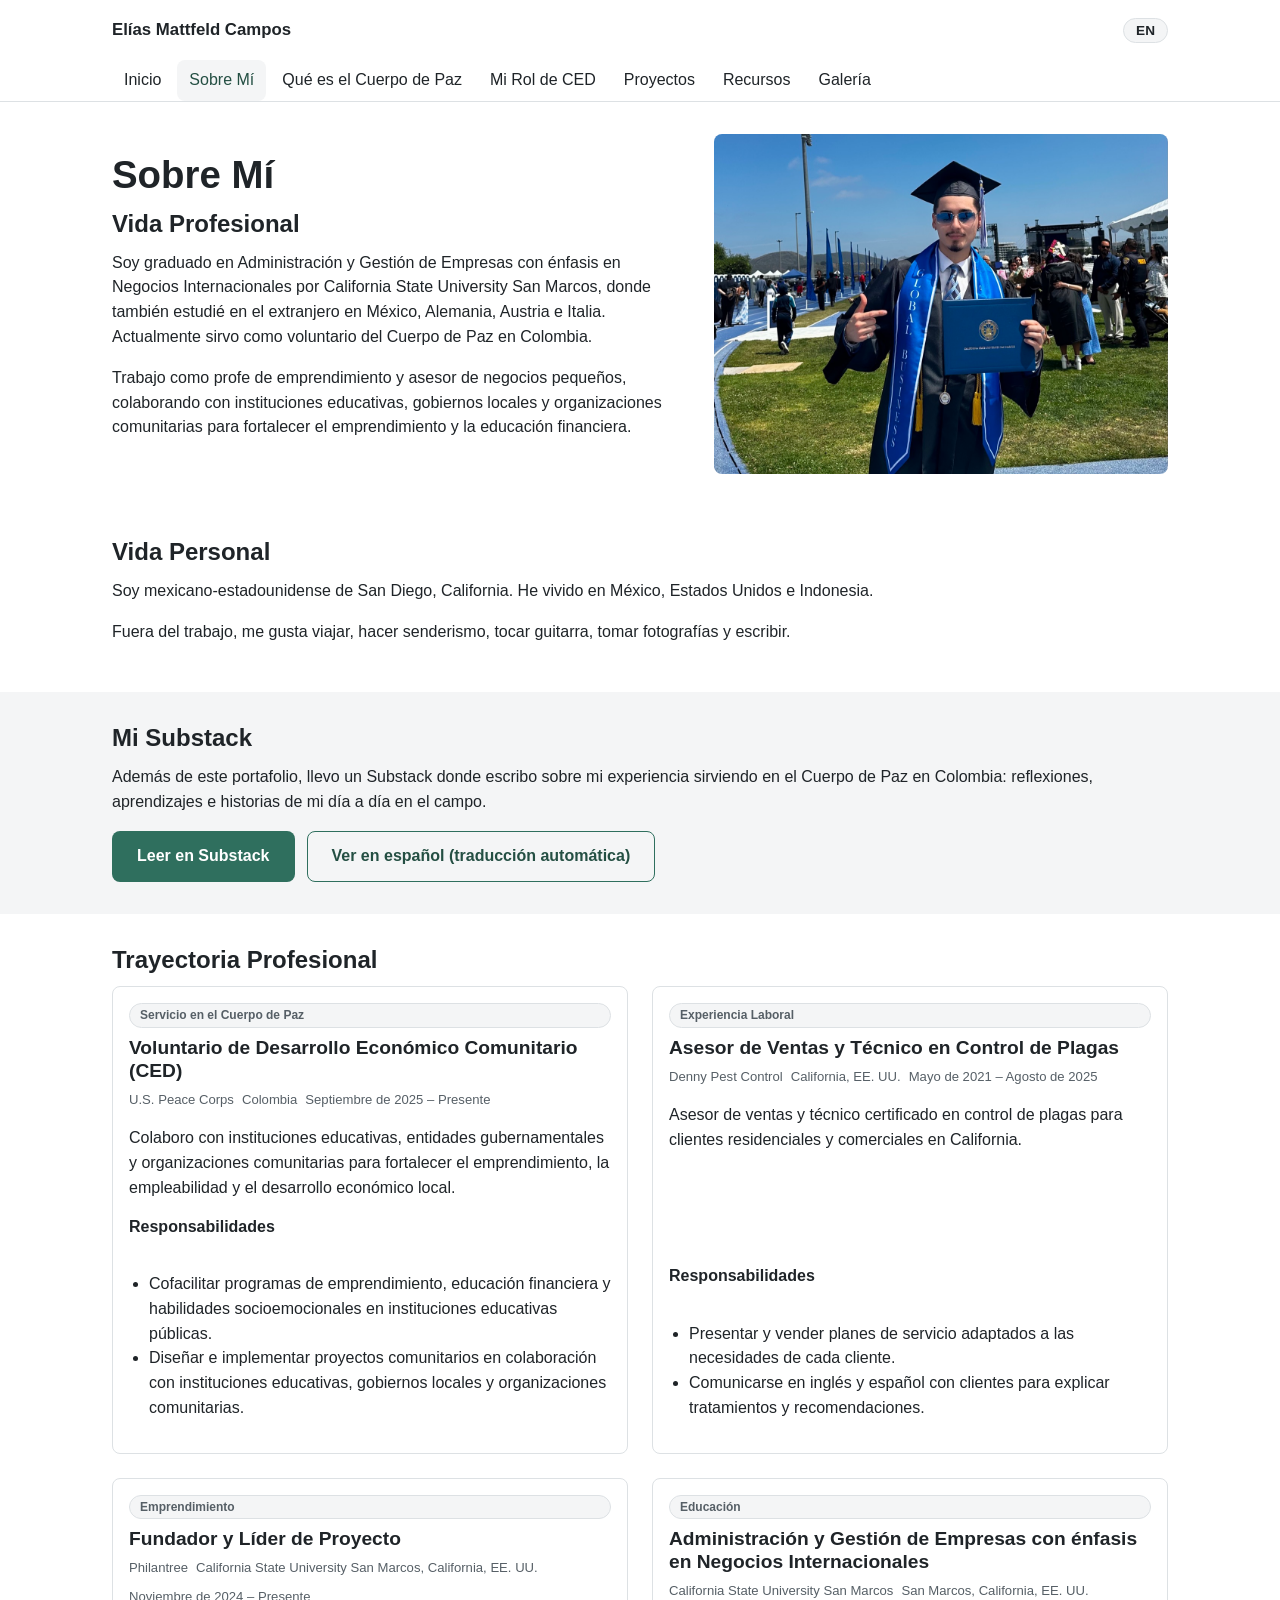
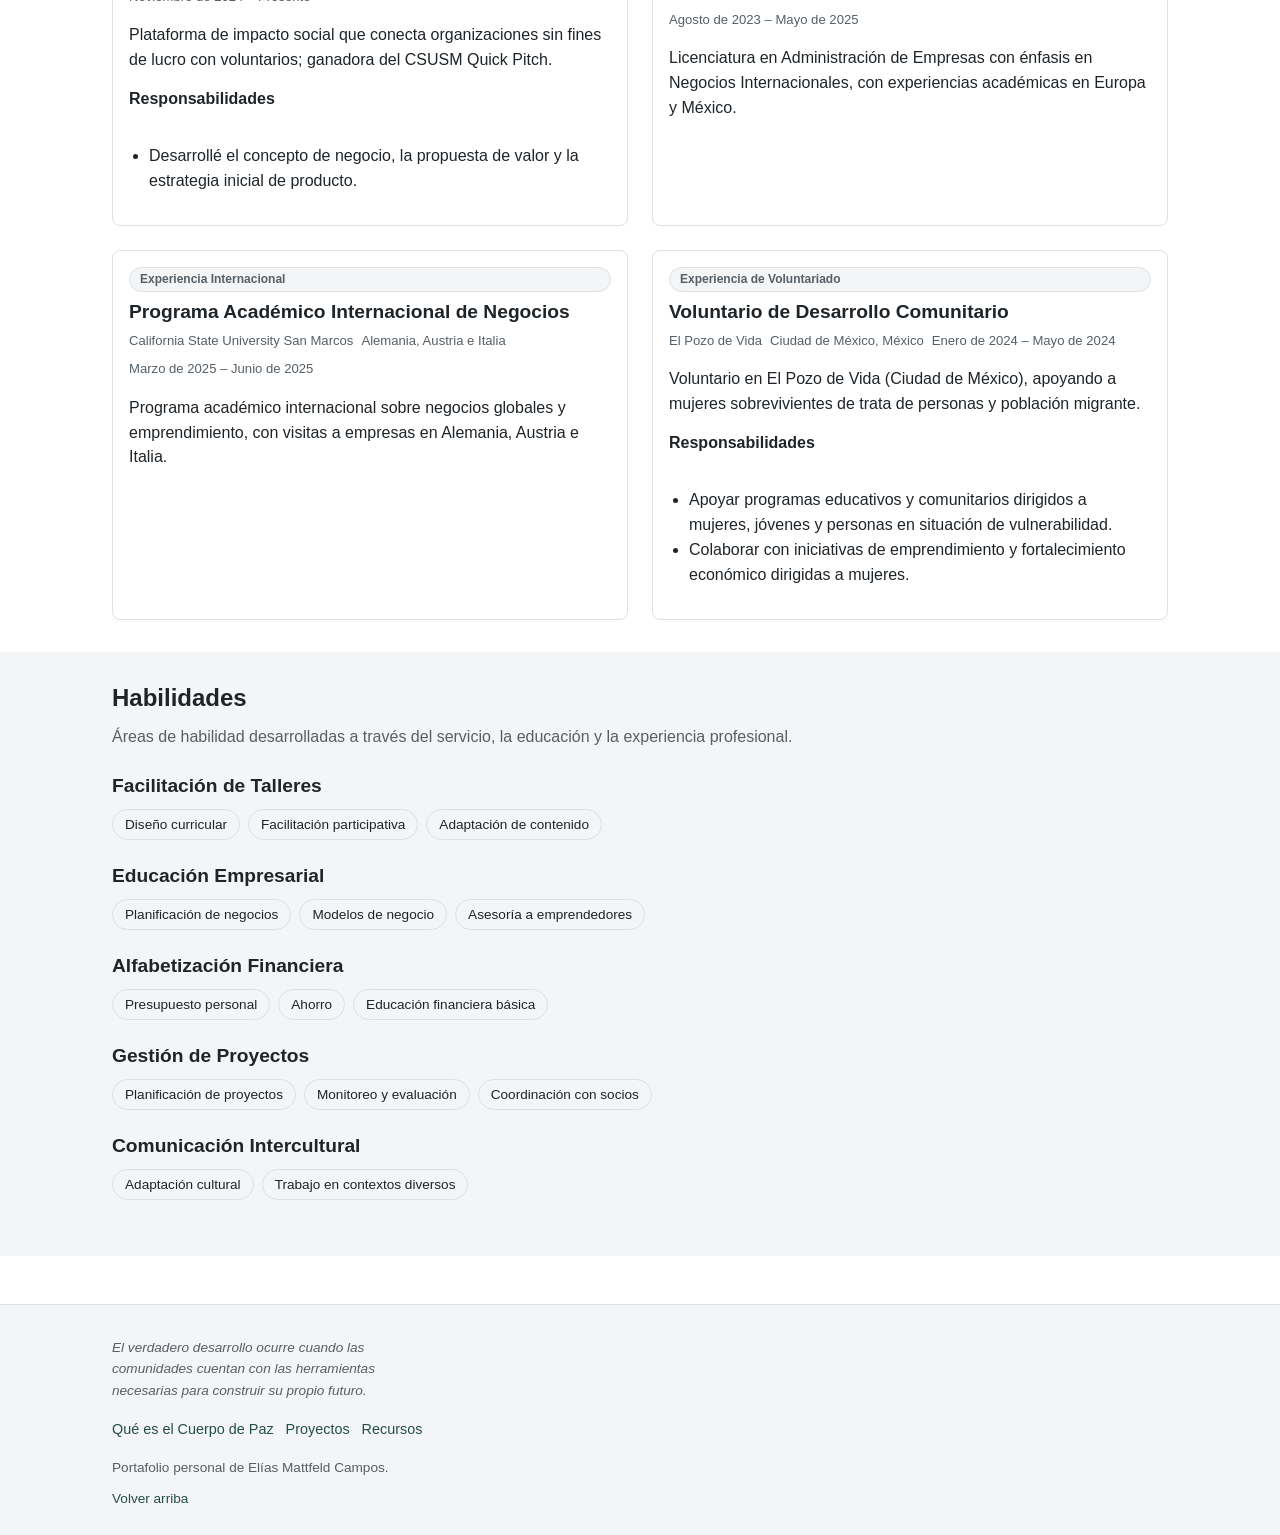
==== commit e6f3204b: "Move Vida Profesional heading into the hero, merge study-abroad fact - Fold the study-abroad sentenc" ====
--- a/about.html
+++ b/about.html
@@ -43,17 +43,11 @@
     <div class="container hero-grid">
       <div>
         <h1 data-i18n="about.heading">Sobre Mí</h1>
-        <p data-i18n="about.intro">Soy graduado en Administración y Gestión de Empresas con énfasis en Negocios Internacionales por California State University San Marcos, y actualmente sirvo como voluntario del Cuerpo de Paz en Colombia.</p>
+        <h2 data-i18n="about.professionalLifeTitle">Vida Profesional</h2>
+        <p data-i18n="about.intro">Soy graduado en Administración y Gestión de Empresas con énfasis en Negocios Internacionales por California State University San Marcos, donde también estudié en el extranjero en México, Alemania, Austria e Italia. Actualmente sirvo como voluntario del Cuerpo de Paz en Colombia.</p>
         <p data-i18n="about.roleIntro">Trabajo como profe de emprendimiento y asesor de negocios pequeños, colaborando con instituciones educativas, gobiernos locales y organizaciones comunitarias para fortalecer el emprendimiento y la educación financiera.</p>
       </div>
       <img class="hero-photo" src="assets/images/graduation.jpg" data-i18n-attr="alt:about.portraitAlt" alt="Retrato de Elías Mattfeld Campos" loading="lazy" />
-    </div>
-  </section>
-
-  <section class="section-alt">
-    <div class="container">
-      <h2 data-i18n="about.professionalLifeTitle">Vida Profesional</h2>
-      <div id="about-bio"></div>
     </div>
   </section>
 
@@ -120,10 +114,6 @@
   }
 
   function renderAbout(dict) {
-    const bio = document.getElementById("about-bio");
-    if (bio && dict.about.bio) {
-      bio.innerHTML = dict.about.bio.map((p) => `<p>${p}</p>`).join("");
-    }
     const personalLife = document.getElementById("about-personal-life");
     if (personalLife && dict.about.personalLife) {
       personalLife.innerHTML = dict.about.personalLife.map((p) => `<p>${p}</p>`).join("");
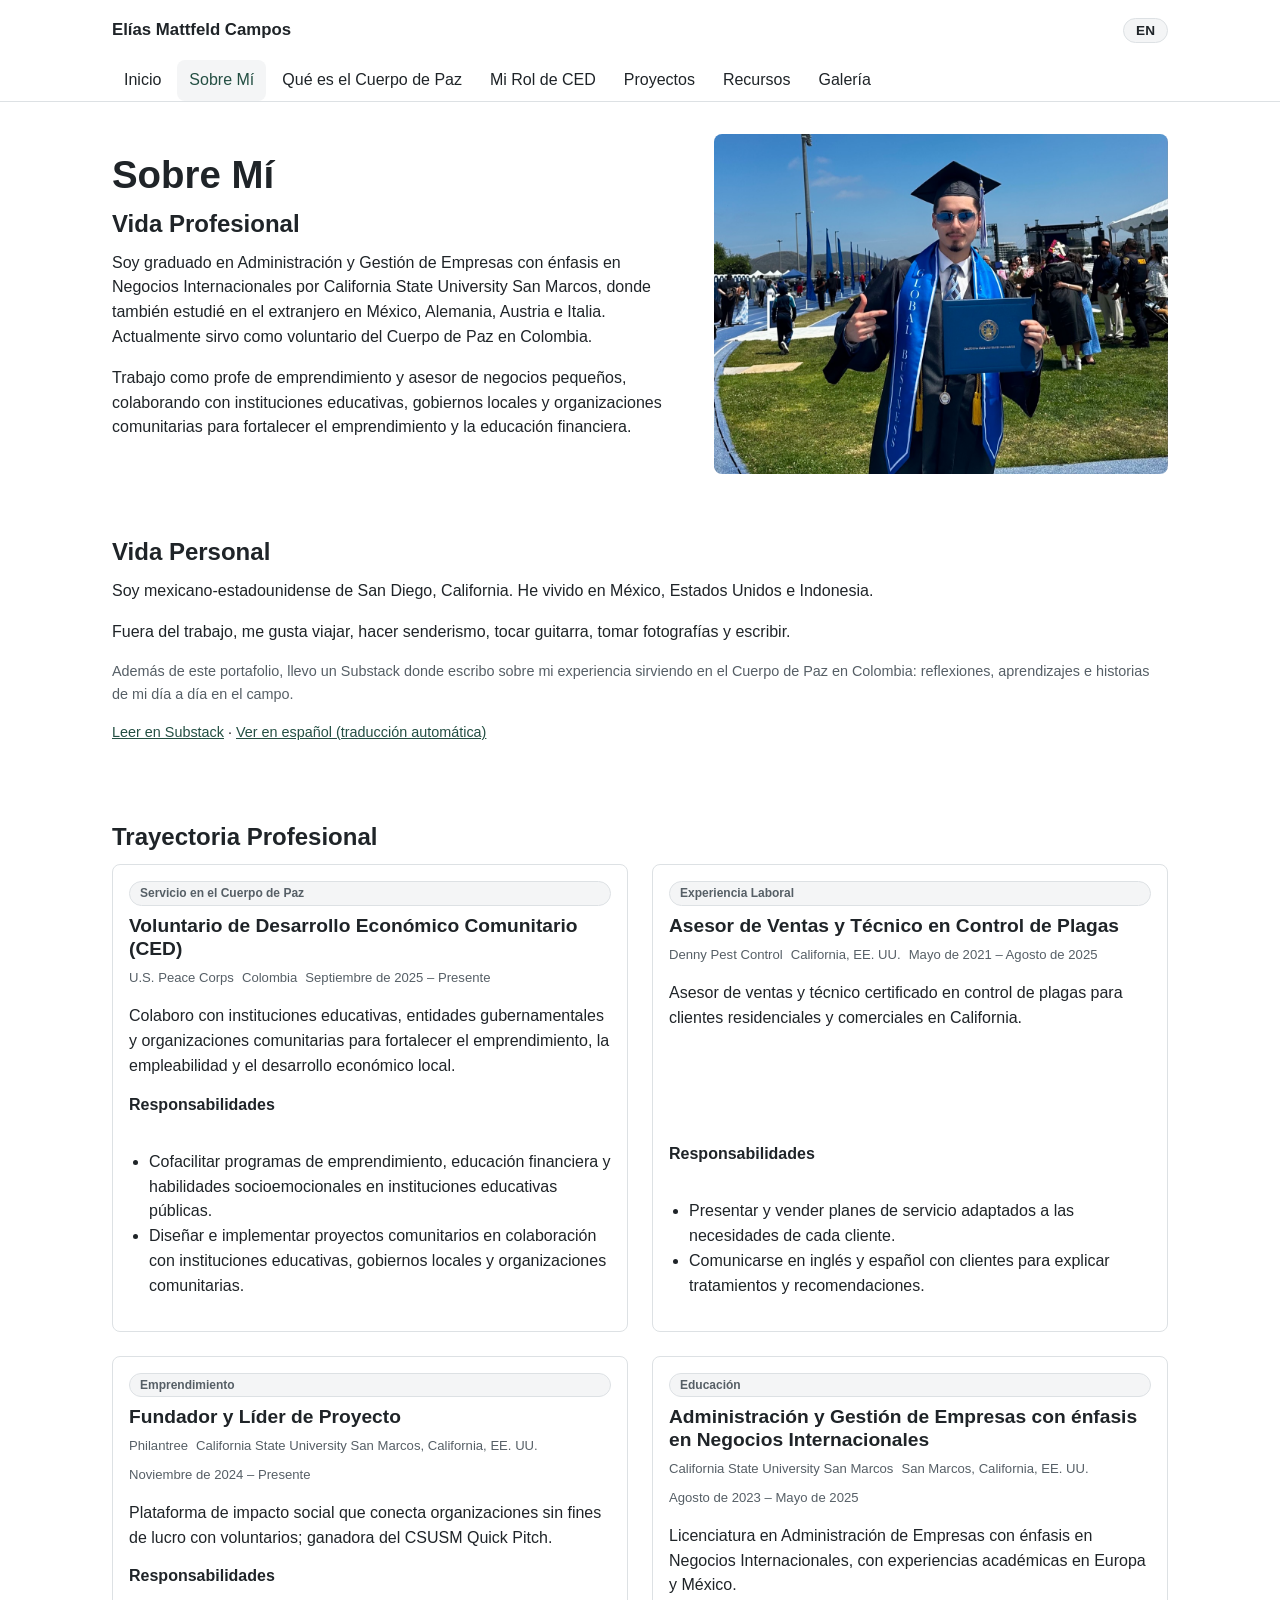
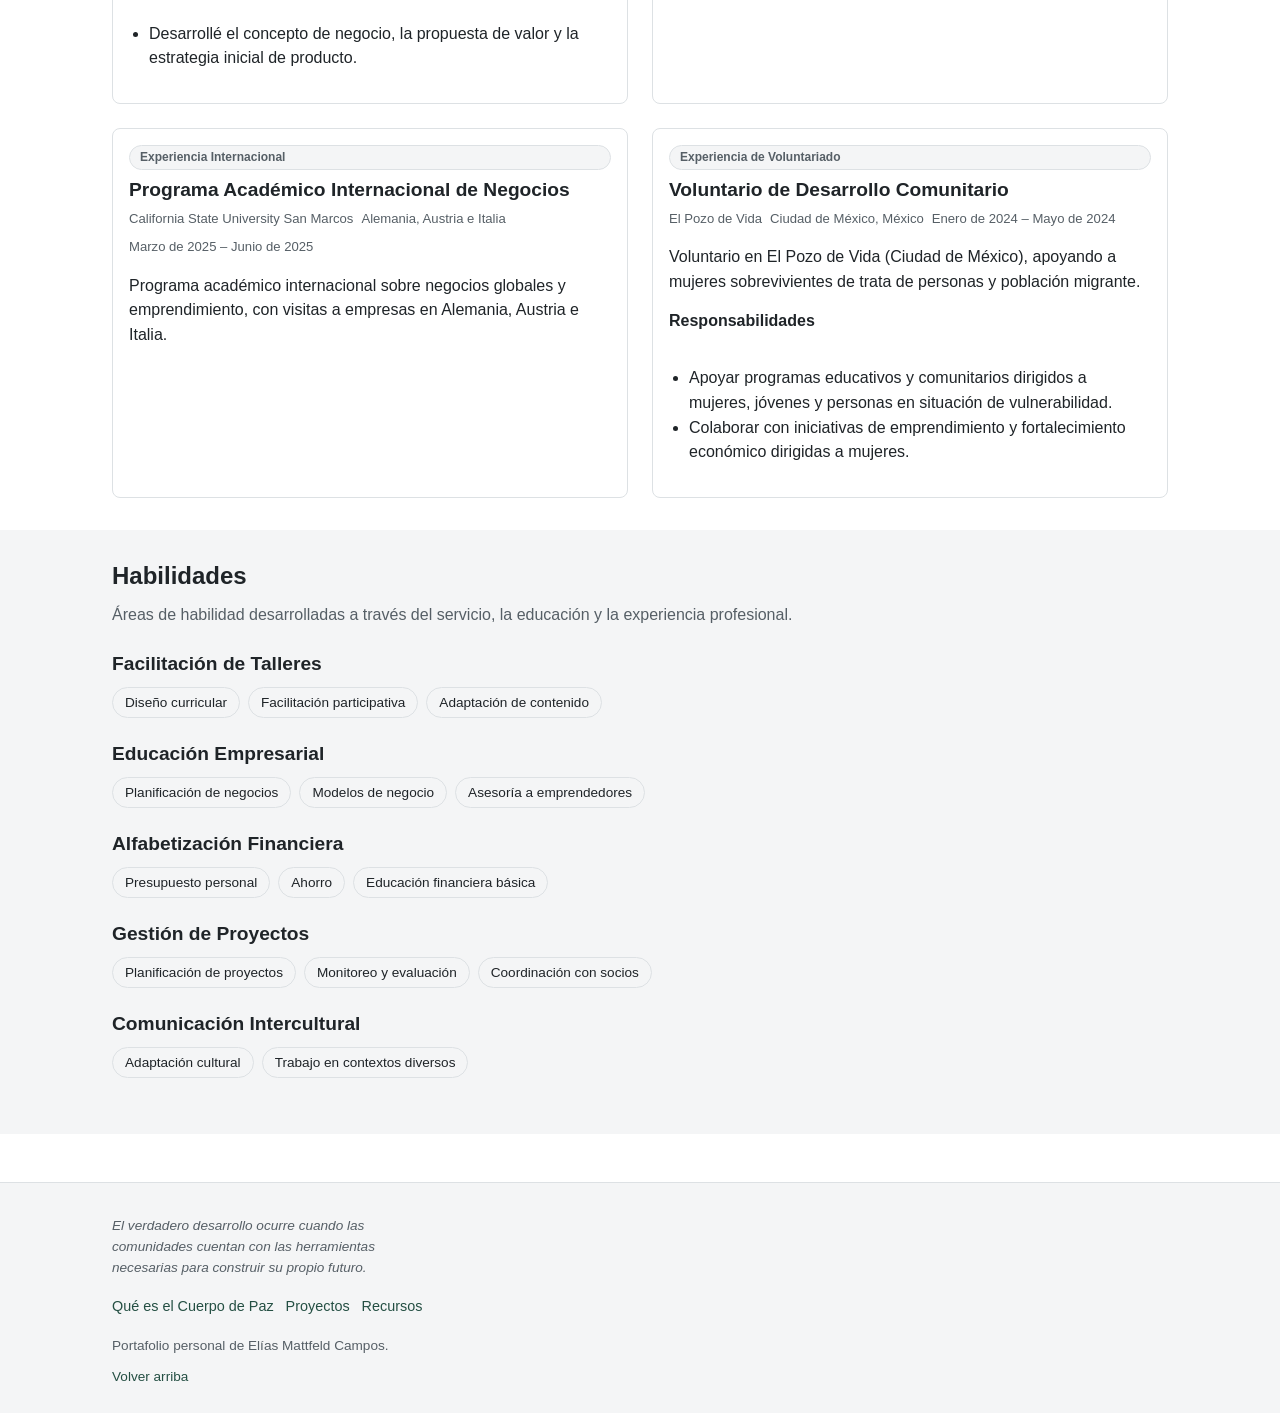
==== commit 45f5930d: "Merge Substack section into Vida Personal, make link lowkey - Fold the Substack blurb and links into" ====
--- a/about.html
+++ b/about.html
@@ -55,17 +55,11 @@
     <div class="container">
       <h2 data-i18n="about.personalLifeTitle">Vida Personal</h2>
       <div id="about-personal-life"></div>
-    </div>
-  </section>
-
-  <section class="section-alt">
-    <div class="container">
-      <h2 data-i18n="about.substackTitle">Mi Substack</h2>
-      <p id="about-substack-text"></p>
-      <div class="btn-group">
-        <a class="btn btn-primary" href="https://elimattcamp.substack.com/" target="_blank" rel="noopener noreferrer" data-i18n="about.substackLinkLabel">Leer en Substack</a>
-        <a class="btn btn-secondary" href="https://translate.google.com/translate?sl=en&tl=es&u=https://elimattcamp.substack.com/" target="_blank" rel="noopener noreferrer" data-i18n="about.substackTranslatedLabel">Ver en español (traducción automática)</a>
-      </div>
+      <p class="text-muted" id="about-substack-text" style="font-size: 0.9rem;"></p>
+      <p style="font-size: 0.9rem;">
+        <a href="https://elimattcamp.substack.com/" target="_blank" rel="noopener noreferrer" data-i18n="about.substackLinkLabel">Leer en Substack</a>
+        · <a href="https://translate.google.com/translate?sl=en&tl=es&u=https://elimattcamp.substack.com/" target="_blank" rel="noopener noreferrer" data-i18n="about.substackTranslatedLabel">Ver en español (traducción automática)</a>
+      </p>
     </div>
   </section>
 
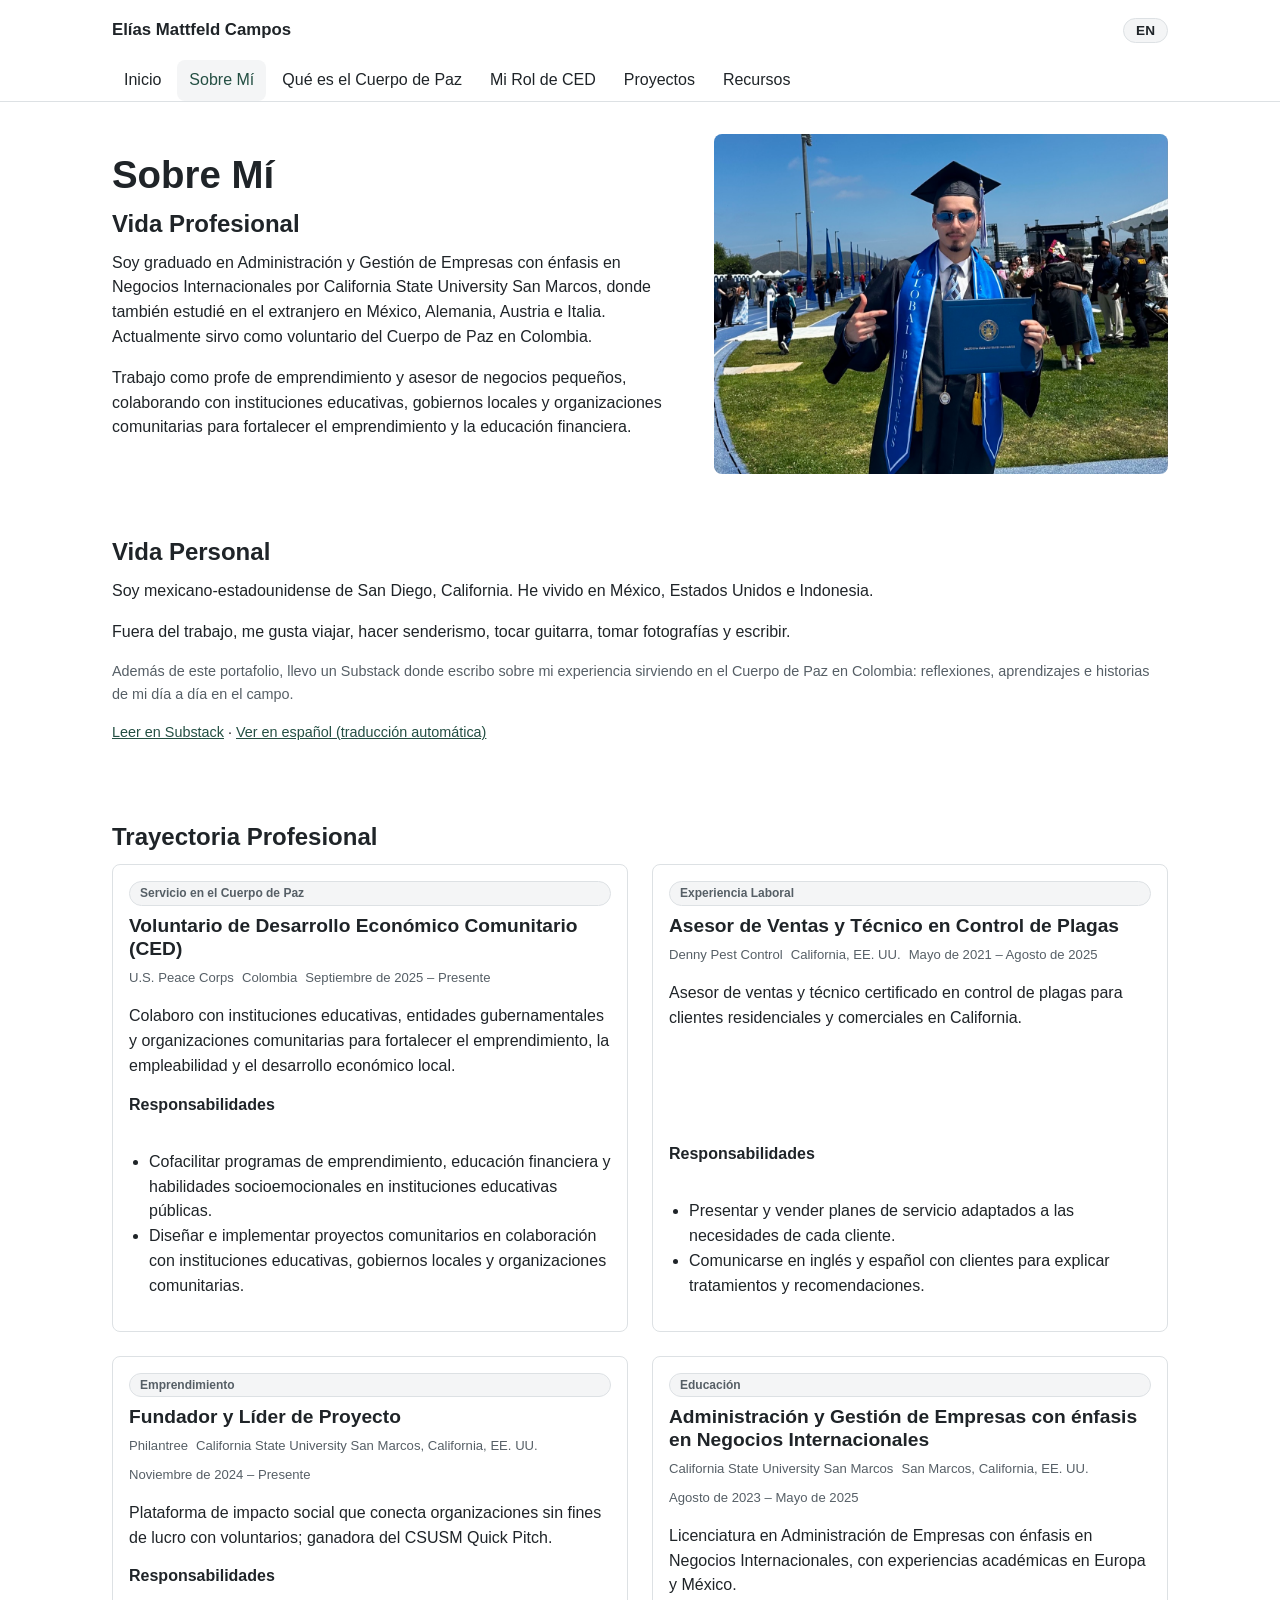
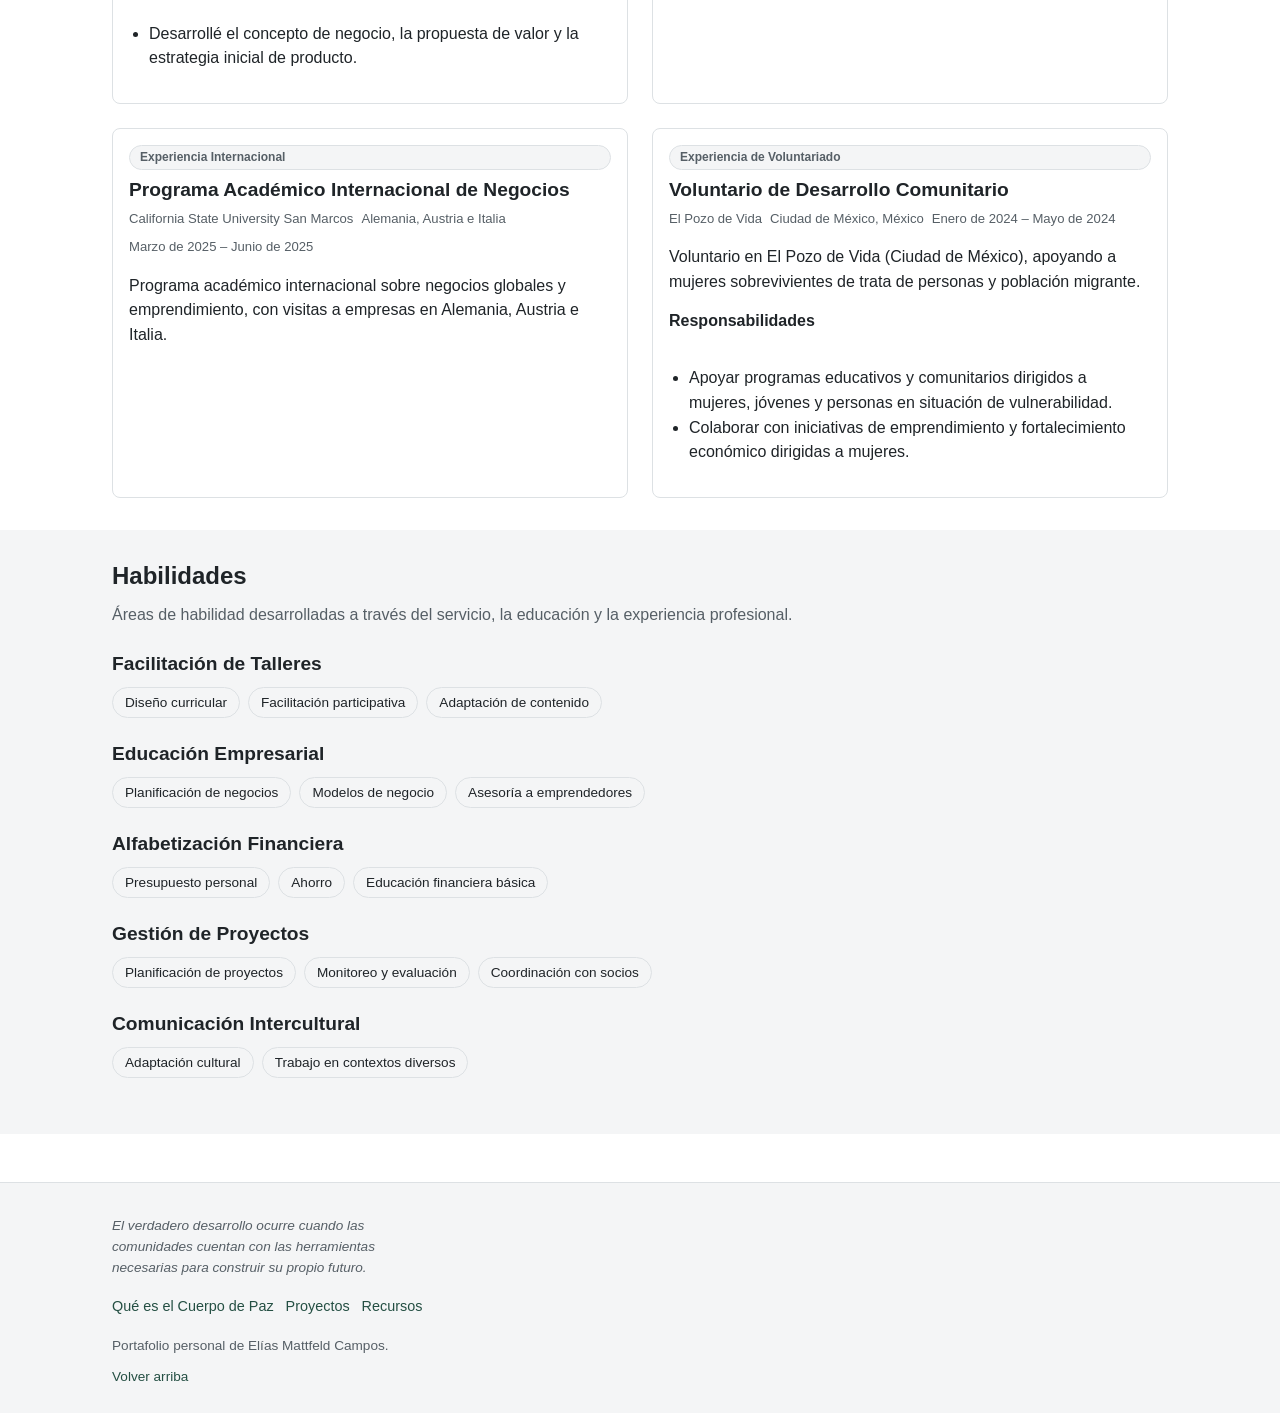
==== commit 7efd27d4: "Merge full Galería page into Mi Rol de CED, remove standalone page - Move the complete gallery exper" ====
--- a/about.html
+++ b/about.html
@@ -32,7 +32,6 @@
         <li><a href="ced-role.html" data-i18n="nav.cedRole">Mi Rol de CED</a></li>
         <li><a href="projects.html" data-i18n="nav.projects">Proyectos</a></li>
         <li><a href="resources.html" data-i18n="nav.resources">Recursos</a></li>
-        <li><a href="gallery.html" data-i18n="nav.gallery">Galería</a></li>
       </ul>
     </div>
   </nav>
